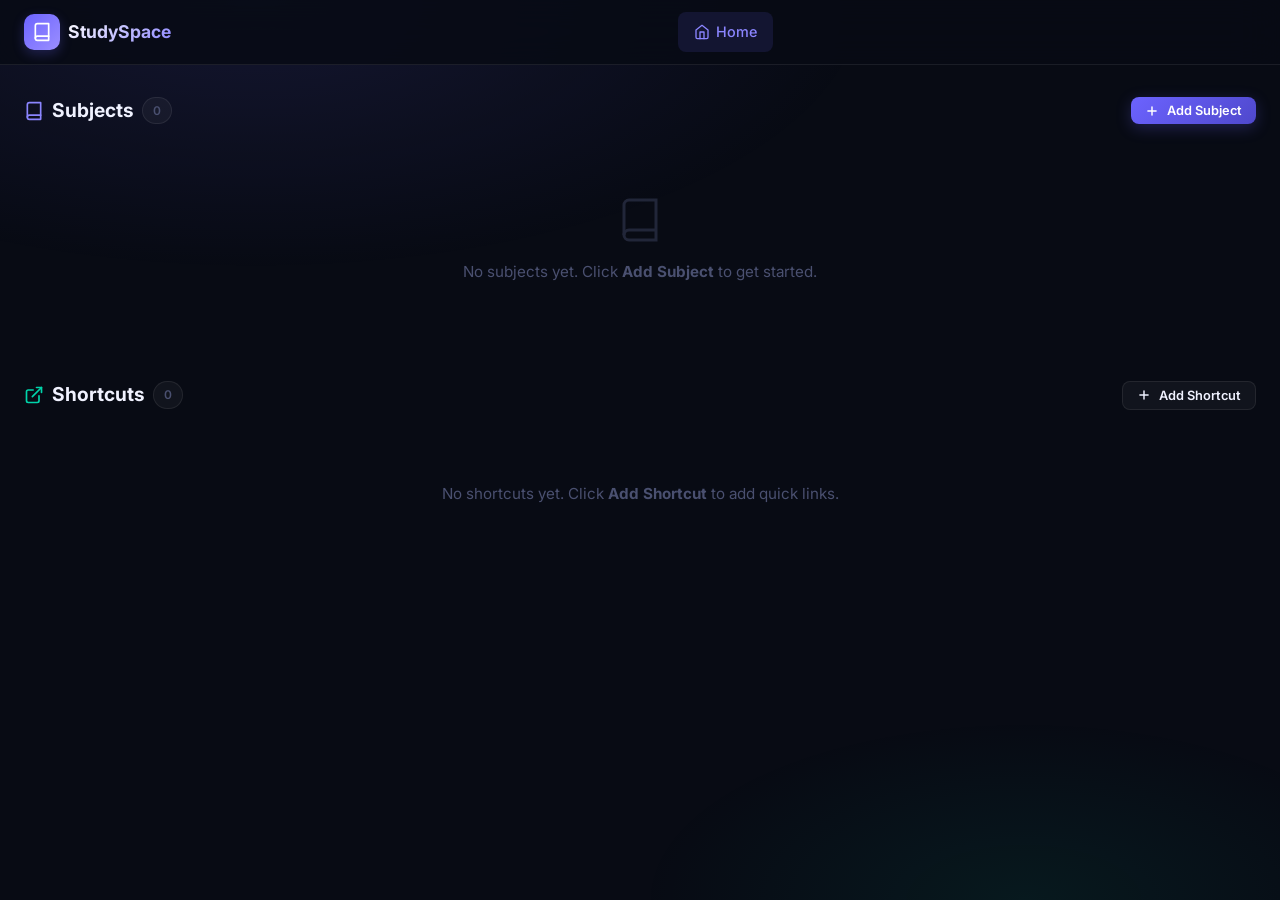
==== index.html @ 90a9100a "bug fix: Some symbols not loading" ====
<!DOCTYPE html>
<html lang="en">
<head>
  <meta charset="UTF-8" />
  <meta name="viewport" content="width=device-width, initial-scale=1.0" />
  <title>StudySpace</title>
  <meta name="description" content="Your personal study dashboard. Manage subjects, track practice papers, and access shortcuts." />
  <link rel="stylesheet" href="css/global.css" />
  <link rel="stylesheet" href="css/home.css" />
</head>
<body>
<div class="page-wrapper">

  <nav class="topnav" role="navigation" aria-label="Main navigation">
    <div class="topnav-inner">
      <a href="index.html" class="nav-brand" style="text-decoration:none">
        <div class="nav-logo" aria-hidden="true">
          <svg xmlns="http://www.w3.org/2000/svg" viewBox="0 0 24 24" fill="none" stroke="currentColor" stroke-width="2" stroke-linecap="round" stroke-linejoin="round">
            <path d="M4 19.5A2.5 2.5 0 0 1 6.5 17H20"/>
            <path d="M6.5 2H20v20H6.5A2.5 2.5 0 0 1 4 19.5v-15A2.5 2.5 0 0 1 6.5 2z"/>
          </svg>
        </div>
        <span class="nav-brand-name">StudySpace</span>
      </a>
      <div class="nav-links">
        <a href="index.html" class="nav-link active" aria-current="page">
          <svg xmlns="http://www.w3.org/2000/svg" width="16" height="16" viewBox="0 0 24 24" fill="none" stroke="currentColor" stroke-width="2" stroke-linecap="round" stroke-linejoin="round"><path d="M3 9l9-7 9 7v11a2 2 0 0 1-2 2H5a2 2 0 0 1-2-2z"/><polyline points="9 22 9 12 15 12 15 22"/></svg>
          Home
        </a>
      </div>
    </div>
  </nav>

  <main class="home-main" id="main-content">

    <section class="subjects-section" aria-labelledby="subjects-heading">
      <div class="section-header">
        <div class="section-title">
          <svg xmlns="http://www.w3.org/2000/svg" width="20" height="20" viewBox="0 0 24 24" fill="none" stroke="var(--primary-light)" stroke-width="2" stroke-linecap="round" stroke-linejoin="round" aria-hidden="true"><path d="M4 19.5A2.5 2.5 0 0 1 6.5 17H20"/><path d="M6.5 2H20v20H6.5A2.5 2.5 0 0 1 4 19.5v-15A2.5 2.5 0 0 1 6.5 2z"/></svg>
          <h2 id="subjects-heading">Subjects</h2>
          <span class="section-badge" id="subject-count">0</span>
        </div>
        <button class="btn btn-primary btn-sm" onclick="openModal('modal-add-subject')">
          <svg xmlns="http://www.w3.org/2000/svg" width="14" height="14" viewBox="0 0 24 24" fill="none" stroke="currentColor" stroke-width="2.5" stroke-linecap="round" stroke-linejoin="round"><line x1="12" y1="5" x2="12" y2="19"/><line x1="5" y1="12" x2="19" y2="12"/></svg>
          Add Subject
        </button>
      </div>
      <div class="subjects-grid" id="subjects-grid"></div>
    </section>

    <section class="shortcuts-section" aria-labelledby="shortcuts-heading">
      <div class="section-header">
        <div class="section-title">
          <svg xmlns="http://www.w3.org/2000/svg" width="20" height="20" viewBox="0 0 24 24" fill="none" stroke="var(--accent)" stroke-width="2" stroke-linecap="round" stroke-linejoin="round" aria-hidden="true"><path d="M18 13v6a2 2 0 0 1-2 2H5a2 2 0 0 1-2-2V8a2 2 0 0 1 2-2h6"/><polyline points="15 3 21 3 21 9"/><line x1="10" y1="14" x2="21" y2="3"/></svg>
          <h2 id="shortcuts-heading">Shortcuts</h2>
          <span class="section-badge" id="shortcut-count">0</span>
        </div>
        <button class="btn btn-secondary btn-sm" onclick="openModal('modal-add-shortcut')">
          <svg xmlns="http://www.w3.org/2000/svg" width="14" height="14" viewBox="0 0 24 24" fill="none" stroke="currentColor" stroke-width="2.5" stroke-linecap="round" stroke-linejoin="round"><line x1="12" y1="5" x2="12" y2="19"/><line x1="5" y1="12" x2="19" y2="12"/></svg>
          Add Shortcut
        </button>
      </div>
      <div class="shortcuts-grid" id="shortcuts-grid"></div>
    </section>

  </main>

  <div class="modal-overlay" id="modal-add-subject" role="dialog" aria-modal="true" aria-labelledby="add-subject-title">
    <div class="modal">
      <div class="modal-header">
        <h3 id="add-subject-title">Add Subject</h3>
        <button class="modal-close" onclick="closeModal('modal-add-subject')" aria-label="Close">✕</button>
      </div>
      <div class="modal-body">
        <div class="form-group">
          <label for="input-subject-name">Subject Name</label>
          <input type="text" id="input-subject-name" placeholder="e.g. H2 Chemistry" maxlength="60" />
        </div>
        <div class="form-group">
          <label for="input-subject-icon">Icon</label>
          <select id="input-subject-icon">
            <option value="📚">📚 General</option>
            <option value="📐">📐 Mathematics</option>
            <option value="⚗️">⚗️ Chemistry</option>
            <option value="⚡">⚡ Physics</option>
            <option value="📊">📊 Economics</option>
            <option value="📝">📝 General Paper</option>
            <option value="🧬">🧬 Biology</option>
            <option value="🌍">🌍 Geography</option>
            <option value="🏛️">🏛️ History</option>
            <option value="💻">💻 Computing</option>
            <option value="🎨">🎨 Art</option>
            <option value="🗣️">🗣️ Literature</option>
            <option value="🔭">🔭 Science</option>
          </select>
        </div>
      </div>
      <div class="modal-footer">
        <button class="btn btn-secondary" id="btn-cancel-add-subject" type="button">Cancel</button>
        <button class="btn btn-primary" id="btn-save-subject" type="button">Add Subject</button>
      </div>
    </div>
  </div>

  <div class="modal-overlay" id="modal-add-shortcut" role="dialog" aria-modal="true" aria-labelledby="add-shortcut-title">
    <div class="modal">
      <div class="modal-header">
        <h3 id="add-shortcut-title">Add Shortcut</h3>
        <button class="modal-close" onclick="closeModal('modal-add-shortcut')" aria-label="Close">✕</button>
      </div>
      <div class="modal-body">
        <div class="form-group">
          <label for="input-sc-name">Name</label>
          <input type="text" id="input-sc-name" placeholder="e.g. Spotify" maxlength="40" />
        </div>
        <div class="form-group">
          <label for="input-sc-url">URL</label>
          <input type="url" id="input-sc-url" placeholder="e.g. spotify.com" />
        </div>
        <p style="font-size:0.8rem;color:var(--text-muted)">💡 The icon will be fetched automatically from the website.</p>
      </div>
      <div class="modal-footer">
        <button class="btn btn-secondary" id="btn-cancel-add-shortcut" type="button">Cancel</button>
        <button class="btn btn-primary" id="btn-save-shortcut" type="button">Add Shortcut</button>
      </div>
    </div>
  </div>

  <div class="modal-overlay" id="modal-confirm-delete-subject" role="dialog" aria-modal="true" aria-labelledby="confirm-delete-title">
    <div class="modal confirm-dialog">
      <div class="confirm-icon" aria-hidden="true">🗑️</div>
      <h3 id="confirm-delete-title">Remove Subject?</h3>
      <p>Are you sure you want to remove <strong id="confirm-delete-subject-name"></strong>? All chapters and practice papers will be deleted. This cannot be undone.</p>
      <div class="modal-footer">
        <button class="btn btn-secondary" id="btn-cancel-delete-subject" type="button">Cancel</button>
        <button class="btn btn-danger" id="btn-confirm-delete-subject" type="button">Yes, Remove</button>
      </div>
    </div>
  </div>

  <div class="toast-container" aria-live="polite" aria-label="Notifications"></div>

</div>
<script src="js/data.js"></script>
<script src="js/home.js"></script>
</body>
</html>
---- css/global.css ----
﻿@import url('https://fonts.googleapis.com/css2?family=Inter:wght@300;400;500;600;700;800&display=swap');

:root {
  
  --bg-base:        #080B14;
  --bg-surface:     #0F1220;
  --bg-card:        rgba(255, 255, 255, 0.04);
  --bg-card-hover:  rgba(255, 255, 255, 0.07);
  --bg-input:       rgba(255, 255, 255, 0.06);

  --border-subtle:  rgba(255, 255, 255, 0.08);
  --border-focus:   rgba(108, 99, 255, 0.6);

  --primary:        #6C63FF;
  --primary-light:  #8B85FF;
  --primary-dark:   #4F48CC;
  --primary-glow:   rgba(108, 99, 255, 0.25);

  --accent:         #00D4AA;
  --accent-light:   rgba(0, 212, 170, 0.15);

  --text-primary:   #F0F2FF;
  --text-secondary: #8A90B8;
  --text-muted:     #4A5070;

  
  --grade-a:   #22C55E;
  --grade-b:   #00D4AA;
  --grade-c:   #EAB308;
  --grade-d:   #F97316;
  --grade-e:   #EF4444;
  --grade-s:   #DC2626;
  --grade-u:   #7F1D1D;

  
  --space-xs:  4px;
  --space-sm:  8px;
  --space-md:  16px;
  --space-lg:  24px;
  --space-xl:  32px;
  --space-2xl: 48px;

  
  --radius-sm:   8px;
  --radius-md:   12px;
  --radius-lg:   16px;
  --radius-xl:   24px;
  --radius-full: 9999px;

  
  --shadow-sm:  0 2px 8px rgba(0,0,0,0.3);
  --shadow-md:  0 4px 20px rgba(0,0,0,0.4);
  --shadow-lg:  0 8px 40px rgba(0,0,0,0.5);
  --shadow-glow: 0 0 30px rgba(108,99,255,0.2);

  
  --transition-fast: 0.15s ease;
  --transition-base: 0.25s ease;
  --transition-slow: 0.4s ease;

  
  --z-modal:   1000;
  --z-overlay: 999;
  --z-toast:   1100;
  --z-nav:     100;
}

*, *::before, *::after {
  box-sizing: border-box;
  margin: 0;
  padding: 0;
}

html {
  font-size: 16px;
  scroll-behavior: smooth;
}

body {
  font-family: 'Inter', -apple-system, BlinkMacSystemFont, sans-serif;
  background-color: var(--bg-base);
  color: var(--text-primary);
  line-height: 1.6;
  min-height: 100vh;
  -webkit-font-smoothing: antialiased;
  overflow-x: hidden;
}

body::before {
  content: '';
  position: fixed;
  inset: 0;
  background:
    radial-gradient(ellipse 80% 50% at 20% 0%, rgba(108,99,255,0.12) 0%, transparent 60%),
    radial-gradient(ellipse 60% 40% at 80% 100%, rgba(0,212,170,0.07) 0%, transparent 50%);
  pointer-events: none;
  z-index: 0;
}

h1, h2, h3, h4, h5, h6 {
  font-weight: 700;
  line-height: 1.2;
  color: var(--text-primary);
}

h1 { font-size: 2rem; }
h2 { font-size: 1.5rem; }
h3 { font-size: 1.25rem; }
h4 { font-size: 1.1rem; }

p { color: var(--text-secondary); }

a {
  color: var(--primary-light);
  text-decoration: none;
  transition: color var(--transition-fast);
}
a:hover { color: var(--primary); }

.page-wrapper {
  position: relative;
  z-index: 1;
  min-height: 100vh;
}

.container {
  max-width: 1200px;
  margin: 0 auto;
  padding: 0 var(--space-lg);
}

.btn {
  display: inline-flex;
  align-items: center;
  gap: var(--space-sm);
  padding: 10px 20px;
  border-radius: var(--radius-sm);
  font-family: inherit;
  font-size: 0.9rem;
  font-weight: 600;
  cursor: pointer;
  border: none;
  transition: all var(--transition-base);
  white-space: nowrap;
  position: relative;
  overflow: hidden;
}

.btn::after {
  content: '';
  position: absolute;
  inset: 0;
  background: rgba(255,255,255,0);
  transition: background var(--transition-fast);
}
.btn:hover::after { background: rgba(255,255,255,0.06); }
.btn:active { transform: scale(0.97); }

.btn-primary {
  background: linear-gradient(135deg, var(--primary), var(--primary-dark));
  color: #fff;
  box-shadow: 0 4px 15px var(--primary-glow);
}
.btn-primary:hover {
  box-shadow: 0 6px 25px rgba(108,99,255,0.4);
  transform: translateY(-1px);
}

.btn-secondary {
  background: var(--bg-card);
  color: var(--text-primary);
  border: 1px solid var(--border-subtle);
}
.btn-secondary:hover {
  background: var(--bg-card-hover);
  border-color: rgba(255,255,255,0.15);
}

.btn-danger {
  background: rgba(239,68,68,0.15);
  color: #EF4444;
  border: 1px solid rgba(239,68,68,0.3);
}
.btn-danger:hover {
  background: rgba(239,68,68,0.25);
  border-color: rgba(239,68,68,0.5);
}

.btn-ghost {
  background: transparent;
  color: var(--text-secondary);
  border: 1px solid transparent;
}
.btn-ghost:hover {
  background: var(--bg-card);
  color: var(--text-primary);
  border-color: var(--border-subtle);
}

.btn-icon {
  padding: 8px;
  border-radius: var(--radius-sm);
  aspect-ratio: 1;
  background: transparent;
  color: var(--text-secondary);
  border: 1px solid transparent;
  transition: all var(--transition-fast);
}
.btn-icon:hover {
  background: var(--bg-card);
  color: var(--text-primary);
  border-color: var(--border-subtle);
}

.btn-sm {
  padding: 6px 14px;
  font-size: 0.8rem;
}

.btn-lg {
  padding: 14px 28px;
  font-size: 1rem;
}

.form-group {
  display: flex;
  flex-direction: column;
  gap: var(--space-xs);
}

label {
  font-size: 0.85rem;
  font-weight: 500;
  color: var(--text-secondary);
  letter-spacing: 0.02em;
}

input[type="text"],
input[type="password"],
input[type="number"],
input[type="url"],
input[type="email"],
textarea,
select {
  width: 100%;
  padding: 12px 16px;
  background: var(--bg-input);
  border: 1px solid var(--border-subtle);
  border-radius: var(--radius-sm);
  color: var(--text-primary);
  font-family: inherit;
  font-size: 0.95rem;
  transition: all var(--transition-fast);
  outline: none;
}

input:focus,
textarea:focus,
select:focus {
  border-color: var(--border-focus);
  box-shadow: 0 0 0 3px var(--primary-glow);
  background: rgba(108,99,255,0.06);
}

input::placeholder,
textarea::placeholder {
  color: var(--text-muted);
}

select option {
  background: var(--bg-surface);
  color: var(--text-primary);
}

.card {
  background: var(--bg-card);
  border: 1px solid var(--border-subtle);
  border-radius: var(--radius-lg);
  padding: var(--space-lg);
  backdrop-filter: blur(12px);
  -webkit-backdrop-filter: blur(12px);
  transition: all var(--transition-base);
}

.card:hover {
  background: var(--bg-card-hover);
  border-color: rgba(255,255,255,0.12);
  box-shadow: var(--shadow-md);
  transform: translateY(-2px);
}

.modal-overlay {
  position: fixed;
  inset: 0;
  background: rgba(0,0,0,0.7);
  backdrop-filter: blur(4px);
  -webkit-backdrop-filter: blur(4px);
  z-index: var(--z-overlay);
  display: flex;
  align-items: center;
  justify-content: center;
  padding: var(--space-lg);
  opacity: 0;
  visibility: hidden;
  transition: all var(--transition-base);
}

.modal-overlay.active {
  opacity: 1;
  visibility: visible;
}

.modal {
  background: var(--bg-surface);
  border: 1px solid var(--border-subtle);
  border-radius: var(--radius-xl);
  padding: var(--space-xl);
  width: 100%;
  max-width: 480px;
  box-shadow: var(--shadow-lg), var(--shadow-glow);
  transform: scale(0.9) translateY(20px);
  transition: transform var(--transition-base);
  position: relative;
}

.modal-overlay.active .modal {
  transform: scale(1) translateY(0);
}

.modal-header {
  display: flex;
  align-items: center;
  justify-content: space-between;
  margin-bottom: var(--space-lg);
}

.modal-header h3 {
  font-size: 1.2rem;
}

.modal-close {
  background: transparent;
  border: none;
  color: var(--text-muted);
  cursor: pointer;
  padding: 4px;
  border-radius: var(--radius-sm);
  transition: all var(--transition-fast);
  display: flex;
  align-items: center;
  justify-content: center;
  font-size: 1.2rem;
}
.modal-close:hover { color: var(--text-primary); background: var(--bg-card); }

.modal-body {
  display: flex;
  flex-direction: column;
  gap: var(--space-md);
}

.modal-footer {
  display: flex;
  gap: var(--space-sm);
  justify-content: flex-end;
  margin-top: var(--space-lg);
}

.toast-container {
  position: fixed;
  bottom: var(--space-lg);
  right: var(--space-lg);
  z-index: var(--z-toast);
  display: flex;
  flex-direction: column;
  gap: var(--space-sm);
  pointer-events: none;
}

.toast {
  background: var(--bg-surface);
  border: 1px solid var(--border-subtle);
  border-radius: var(--radius-md);
  padding: var(--space-md) var(--space-lg);
  color: var(--text-primary);
  font-size: 0.9rem;
  font-weight: 500;
  box-shadow: var(--shadow-lg);
  display: flex;
  align-items: center;
  gap: var(--space-sm);
  min-width: 240px;
  animation: toastIn 0.3s ease forwards;
  pointer-events: auto;
}

.toast.toast-success { border-left: 3px solid var(--accent); }
.toast.toast-error   { border-left: 3px solid #EF4444; }
.toast.toast-info    { border-left: 3px solid var(--primary); }
.toast.toast-exit    { animation: toastOut 0.3s ease forwards; }

@keyframes toastIn {
  from { opacity: 0; transform: translateX(40px); }
  to   { opacity: 1; transform: translateX(0); }
}
@keyframes toastOut {
  from { opacity: 1; transform: translateX(0); }
  to   { opacity: 0; transform: translateX(40px); }
}

.grade-badge {
  display: inline-flex;
  align-items: center;
  justify-content: center;
  width: 32px;
  height: 32px;
  border-radius: var(--radius-sm);
  font-weight: 700;
  font-size: 0.85rem;
}

.grade-A { background: rgba(34,197,94,0.15);  color: var(--grade-a); border: 1px solid rgba(34,197,94,0.3); }
.grade-B { background: rgba(0,212,170,0.15);  color: var(--grade-b); border: 1px solid rgba(0,212,170,0.3); }
.grade-C { background: rgba(234,179,8,0.15);  color: var(--grade-c); border: 1px solid rgba(234,179,8,0.3); }
.grade-D { background: rgba(249,115,22,0.15); color: var(--grade-d); border: 1px solid rgba(249,115,22,0.3); }
.grade-E { background: rgba(239,68,68,0.15);  color: var(--grade-e); border: 1px solid rgba(239,68,68,0.3); }
.grade-S { background: rgba(220,38,38,0.15);  color: var(--grade-s); border: 1px solid rgba(220,38,38,0.3); }
.grade-U { background: rgba(127,29,29,0.2);   color: #fca5a5;       border: 1px solid rgba(127,29,29,0.5); }

.empty-state {
  display: flex;
  flex-direction: column;
  align-items: center;
  justify-content: center;
  gap: var(--space-md);
  padding: var(--space-2xl);
  color: var(--text-muted);
  text-align: center;
}

.empty-state svg {
  opacity: 0.4;
}

.empty-state p {
  color: var(--text-muted);
  font-size: 0.95rem;
}

@keyframes fadeInUp {
  from { opacity: 0; transform: translateY(16px); }
  to   { opacity: 1; transform: translateY(0); }
}

@keyframes fadeIn {
  from { opacity: 0; }
  to   { opacity: 1; }
}

@keyframes scaleIn {
  from { opacity: 0; transform: scale(0.95); }
  to   { opacity: 1; transform: scale(1); }
}

@keyframes shimmer {
  0%   { background-position: -200% 0; }
  100% { background-position: 200% 0; }
}

@keyframes pulse-glow {
  0%, 100% { box-shadow: 0 0 0 0 var(--primary-glow); }
  50%       { box-shadow: 0 0 0 8px transparent; }
}

.animate-fadeInUp { animation: fadeInUp 0.4s ease forwards; }
.animate-fadeIn   { animation: fadeIn 0.3s ease forwards; }

.stagger-children > * {
  opacity: 0;
  animation: fadeInUp 0.4s ease forwards;
}
.stagger-children > *:nth-child(1)  { animation-delay: 0.05s; }
.stagger-children > *:nth-child(2)  { animation-delay: 0.10s; }
.stagger-children > *:nth-child(3)  { animation-delay: 0.15s; }
.stagger-children > *:nth-child(4)  { animation-delay: 0.20s; }
.stagger-children > *:nth-child(5)  { animation-delay: 0.25s; }
.stagger-children > *:nth-child(6)  { animation-delay: 0.30s; }
.stagger-children > *:nth-child(7)  { animation-delay: 0.35s; }
.stagger-children > *:nth-child(8)  { animation-delay: 0.40s; }
.stagger-children > *:nth-child(9)  { animation-delay: 0.45s; }
.stagger-children > *:nth-child(10) { animation-delay: 0.50s; }

::-webkit-scrollbar { width: 6px; height: 6px; }
::-webkit-scrollbar-track { background: transparent; }
::-webkit-scrollbar-thumb { background: var(--border-subtle); border-radius: var(--radius-full); }
::-webkit-scrollbar-thumb:hover { background: rgba(255,255,255,0.2); }

.text-primary   { color: var(--text-primary) !important; }
.text-secondary { color: var(--text-secondary) !important; }
.text-muted     { color: var(--text-muted) !important; }
.text-accent    { color: var(--accent) !important; }
.text-purple    { color: var(--primary) !important; }

.flex           { display: flex; }
.flex-col       { display: flex; flex-direction: column; }
.items-center   { align-items: center; }
.justify-center { justify-content: center; }
.justify-between{ justify-content: space-between; }
.gap-sm         { gap: var(--space-sm); }
.gap-md         { gap: var(--space-md); }
.gap-lg         { gap: var(--space-lg); }

.w-full   { width: 100%; }
.mt-sm    { margin-top: var(--space-sm); }
.mt-md    { margin-top: var(--space-md); }
.mt-lg    { margin-top: var(--space-lg); }
.mb-sm    { margin-bottom: var(--space-sm); }
.mb-md    { margin-bottom: var(--space-md); }
.mb-lg    { margin-bottom: var(--space-lg); }

.sr-only {
  position: absolute;
  width: 1px;
  height: 1px;
  padding: 0;
  margin: -1px;
  overflow: hidden;
  clip: rect(0,0,0,0);
  white-space: nowrap;
  border-width: 0;
}

.confirm-dialog {
  max-width: 360px;
  text-align: center;
}
.confirm-dialog .confirm-icon {
  font-size: 2.5rem;
  margin-bottom: var(--space-sm);
}
.confirm-dialog p {
  margin-bottom: var(--space-md);
  font-size: 0.95rem;
}
.confirm-dialog .modal-footer {
  justify-content: center;
}

.progress-bar-wrap {
  width: 100%;
  height: 8px;
  background: var(--bg-card);
  border-radius: var(--radius-full);
  overflow: hidden;
}

.progress-bar-fill {
  height: 100%;
  border-radius: var(--radius-full);
  background: linear-gradient(90deg, var(--primary), var(--accent));
  transition: width 0.5s ease;
}

@media (max-width: 768px) {
  h1 { font-size: 1.5rem; }
  h2 { font-size: 1.25rem; }
  .container { padding: 0 var(--space-md); }
  .modal { padding: var(--space-lg); }
}
---- css/home.css ----
﻿.topnav {
  position: sticky;
  top: 0;
  z-index: var(--z-nav);
  background: rgba(8, 11, 20, 0.85);
  backdrop-filter: blur(20px);
  -webkit-backdrop-filter: blur(20px);
  border-bottom: 1px solid var(--border-subtle);
  padding: 0 var(--space-lg);
}

.topnav-inner {
  max-width: 1400px;
  margin: 0 auto;
  height: 64px;
  display: flex;
  align-items: center;
  justify-content: space-between;
  gap: var(--space-lg);
}

.nav-brand {
  display: flex;
  align-items: center;
  gap: var(--space-sm);
  flex-shrink: 0;
}

.nav-logo {
  width: 36px;
  height: 36px;
  background: linear-gradient(135deg, var(--primary), #9B8FFF);
  border-radius: 10px;
  display: flex;
  align-items: center;
  justify-content: center;
  box-shadow: 0 4px 12px var(--primary-glow);
}

.nav-logo svg {
  width: 20px;
  height: 20px;
  color: #fff;
}

.nav-brand-name {
  font-size: 1.1rem;
  font-weight: 700;
  background: linear-gradient(135deg, #fff 0%, var(--primary-light) 100%);
  -webkit-background-clip: text;
  -webkit-text-fill-color: transparent;
  background-clip: text;
}

.nav-links {
  display: flex;
  align-items: center;
  gap: 4px;
  flex: 1;
  justify-content: center;
}

.nav-link {
  display: flex;
  align-items: center;
  gap: 6px;
  padding: 8px 16px;
  border-radius: var(--radius-sm);
  color: var(--text-secondary);
  font-size: 0.9rem;
  font-weight: 500;
  transition: all var(--transition-fast);
  cursor: pointer;
  border: none;
  background: transparent;
  font-family: inherit;
  text-decoration: none;
}

.nav-link:hover {
  color: var(--text-primary);
  background: var(--bg-card);
}

.nav-link.active {
  color: var(--primary-light);
  background: rgba(108,99,255,0.12);
}

.nav-link svg {
  width: 16px;
  height: 16px;
}

.nav-right {
  display: flex;
  align-items: center;
  gap: var(--space-sm);
  flex-shrink: 0;
}

.nav-user-chip {
  display: flex;
  align-items: center;
  gap: var(--space-sm);
  padding: 6px 14px;
  background: var(--bg-card);
  border: 1px solid var(--border-subtle);
  border-radius: var(--radius-full);
  font-size: 0.85rem;
  color: var(--text-secondary);
}

.nav-user-avatar {
  width: 24px;
  height: 24px;
  border-radius: 50%;
  background: linear-gradient(135deg, var(--primary), var(--accent));
  display: flex;
  align-items: center;
  justify-content: center;
  font-size: 0.7rem;
  font-weight: 700;
  color: #fff;
}

.btn-logout {
  display: flex;
  align-items: center;
  gap: 6px;
  padding: 8px 14px;
  background: transparent;
  border: 1px solid var(--border-subtle);
  border-radius: var(--radius-sm);
  color: var(--text-muted);
  font-family: inherit;
  font-size: 0.85rem;
  font-weight: 500;
  cursor: pointer;
  transition: all var(--transition-fast);
}
.btn-logout:hover {
  background: rgba(239,68,68,0.1);
  color: #FCA5A5;
  border-color: rgba(239,68,68,0.3);
}
.btn-logout svg { width: 15px; height: 15px; }

.home-main {
  max-width: 1400px;
  margin: 0 auto;
  padding: var(--space-xl) var(--space-lg);
  position: relative;
  z-index: 1;
}

.section-header {
  display: flex;
  align-items: center;
  justify-content: space-between;
  margin-bottom: var(--space-lg);
  gap: var(--space-md);
}

.section-title {
  display: flex;
  align-items: center;
  gap: var(--space-sm);
}

.section-title h2 {
  font-size: 1.2rem;
  font-weight: 700;
}

.section-badge {
  display: inline-flex;
  align-items: center;
  padding: 3px 10px;
  background: var(--bg-card);
  border: 1px solid var(--border-subtle);
  border-radius: var(--radius-full);
  font-size: 0.75rem;
  color: var(--text-muted);
  font-weight: 600;
}

.subjects-section {
  margin-bottom: var(--space-2xl);
}

.subjects-grid {
  display: grid;
  grid-template-columns: repeat(auto-fill, minmax(240px, 1fr));
  gap: var(--space-md);
}

.subject-card {
  background: var(--bg-card);
  border: 1px solid var(--border-subtle);
  border-radius: var(--radius-lg);
  padding: var(--space-lg);
  cursor: pointer;
  transition: all var(--transition-base);
  position: relative;
  overflow: hidden;
  text-decoration: none;
  display: block;
}

.subject-card::before {
  content: '';
  position: absolute;
  top: 0;
  left: 0;
  right: 0;
  height: 3px;
  background: var(--card-accent, linear-gradient(90deg, var(--primary), var(--accent)));
  border-radius: var(--radius-lg) var(--radius-lg) 0 0;
}

.subject-card:hover {
  background: var(--bg-card-hover);
  border-color: rgba(255,255,255,0.15);
  transform: translateY(-4px);
  box-shadow: var(--shadow-md);
}

.subject-card-header {
  display: flex;
  align-items: flex-start;
  justify-content: space-between;
  margin-bottom: var(--space-md);
}

.subject-icon {
  width: 48px;
  height: 48px;
  border-radius: var(--radius-md);
  display: flex;
  align-items: center;
  justify-content: center;
  font-size: 1.5rem;
  background: var(--bg-input);
  flex-shrink: 0;
}

.subject-menu-btn {
  background: transparent;
  border: none;
  color: var(--text-muted);
  cursor: pointer;
  padding: 4px;
  border-radius: var(--radius-sm);
  transition: all var(--transition-fast);
  opacity: 0;
  display: flex;
  align-items: center;
}
.subject-card:hover .subject-menu-btn { opacity: 1; }
.subject-menu-btn:hover {
  background: var(--bg-card-hover);
  color: #EF4444;
}

.subject-card h3 {
  font-size: 1rem;
  font-weight: 700;
  margin-bottom: var(--space-xs);
  color: var(--text-primary);
}

.subject-stats {
  display: flex;
  gap: var(--space-md);
  margin-top: var(--space-md);
}

.subject-stat {
  display: flex;
  flex-direction: column;
}

.subject-stat-value {
  font-size: 1.2rem;
  font-weight: 700;
  color: var(--text-primary);
}

.subject-stat-label {
  font-size: 0.72rem;
  color: var(--text-muted);
  font-weight: 500;
  text-transform: uppercase;
  letter-spacing: 0.04em;
}

.add-subject-card {
  background: transparent;
  border: 2px dashed var(--border-subtle);
  border-radius: var(--radius-lg);
  padding: var(--space-lg);
  cursor: pointer;
  transition: all var(--transition-base);
  display: flex;
  flex-direction: column;
  align-items: center;
  justify-content: center;
  gap: var(--space-sm);
  min-height: 160px;
  color: var(--text-muted);
  font-family: inherit;
  font-size: 0.9rem;
  font-weight: 600;
  width: 100%;
  text-align: center;
}
.add-subject-card:hover {
  border-color: var(--primary);
  color: var(--primary-light);
  background: rgba(108,99,255,0.05);
}
.add-subject-card svg {
  width: 28px;
  height: 28px;
  opacity: 0.6;
  transition: all var(--transition-base);
}
.add-subject-card:hover svg {
  opacity: 1;
  transform: scale(1.1);
}

.shortcuts-section {
  margin-bottom: var(--space-2xl);
}

.shortcuts-grid {
  display: grid;
  grid-template-columns: repeat(auto-fill, minmax(120px, 1fr));
  gap: var(--space-md);
}

.shortcut-card {
  background: var(--bg-card);
  border: 1px solid var(--border-subtle);
  border-radius: var(--radius-lg);
  padding: var(--space-md) var(--space-sm);
  cursor: pointer;
  transition: all var(--transition-base);
  display: flex;
  flex-direction: column;
  align-items: center;
  gap: var(--space-sm);
  text-decoration: none;
  position: relative;
  overflow: hidden;
  aspect-ratio: 1 / 1.1;
  justify-content: center;
  min-height: 110px;
}

.shortcut-card:hover {
  background: var(--bg-card-hover);
  border-color: rgba(255,255,255,0.15);
  transform: translateY(-3px);
  box-shadow: var(--shadow-md);
}

.shortcut-delete {
  position: absolute;
  top: 6px;
  right: 6px;
  background: rgba(239,68,68,0.15);
  border: none;
  border-radius: 50%;
  width: 22px;
  height: 22px;
  display: flex;
  align-items: center;
  justify-content: center;
  color: #EF4444;
  cursor: pointer;
  opacity: 0;
  transition: all var(--transition-fast);
  font-size: 14px;
  line-height: 1;
}
.shortcut-card:hover .shortcut-delete { opacity: 1; }
.shortcut-delete:hover { background: rgba(239,68,68,0.3); }

.shortcut-icon {
  width: 44px;
  height: 44px;
  border-radius: var(--radius-md);
  background: var(--bg-input);
  display: flex;
  align-items: center;
  justify-content: center;
  overflow: hidden;
  flex-shrink: 0;
}

.shortcut-icon img {
  width: 28px;
  height: 28px;
  object-fit: contain;
}

.shortcut-icon .shortcut-fallback {
  font-size: 1.3rem;
  line-height: 1;
}

.shortcut-name {
  font-size: 0.78rem;
  font-weight: 600;
  color: var(--text-secondary);
  text-align: center;
  line-height: 1.2;
  word-break: break-word;
  max-width: 90px;
  overflow: hidden;
  display: -webkit-box;
  -webkit-line-clamp: 2;
  -webkit-box-orient: vertical;
}

.add-shortcut-card {
  background: transparent;
  border: 2px dashed var(--border-subtle);
  border-radius: var(--radius-lg);
  aspect-ratio: 1 / 1.1;
  min-height: 110px;
  cursor: pointer;
  transition: all var(--transition-base);
  display: flex;
  flex-direction: column;
  align-items: center;
  justify-content: center;
  gap: var(--space-xs);
  color: var(--text-muted);
  font-family: inherit;
  font-size: 0.78rem;
  font-weight: 600;
  width: 100%;
  text-align: center;
}
.add-shortcut-card:hover {
  border-color: var(--primary);
  color: var(--primary-light);
  background: rgba(108,99,255,0.05);
}
.add-shortcut-card svg {
  width: 22px;
  height: 22px;
  opacity: 0.6;
}
.add-shortcut-card:hover svg { opacity: 1; }

.welcome-banner {
  background: linear-gradient(135deg, rgba(108,99,255,0.15) 0%, rgba(0,212,170,0.08) 100%);
  border: 1px solid rgba(108,99,255,0.2);
  border-radius: var(--radius-xl);
  padding: var(--space-xl) var(--space-2xl);
  margin-bottom: var(--space-2xl);
  display: flex;
  align-items: center;
  justify-content: space-between;
  gap: var(--space-lg);
  overflow: hidden;
  position: relative;
}

.welcome-banner::before {
  content: '';
  position: absolute;
  right: -60px;
  top: -60px;
  width: 220px;
  height: 220px;
  border-radius: 50%;
  background: radial-gradient(circle, rgba(108,99,255,0.12) 0%, transparent 70%);
}

.welcome-text h2 {
  font-size: 1.5rem;
  margin-bottom: var(--space-xs);
}

.welcome-text p {
  font-size: 0.95rem;
}

.welcome-stats {
  display: flex;
  gap: var(--space-xl);
  flex-shrink: 0;
}

.welcome-stat {
  text-align: center;
}

.welcome-stat-value {
  font-size: 2rem;
  font-weight: 800;
  background: linear-gradient(135deg, var(--primary-light), var(--accent));
  -webkit-background-clip: text;
  -webkit-text-fill-color: transparent;
  background-clip: text;
  line-height: 1;
}

.welcome-stat-label {
  font-size: 0.75rem;
  color: var(--text-muted);
  font-weight: 500;
  text-transform: uppercase;
  letter-spacing: 0.05em;
  margin-top: 4px;
}

@media (max-width: 900px) {
  .nav-links { display: none; }
  .welcome-stats { display: none; }
  .welcome-banner { padding: var(--space-lg); }
}

@media (max-width: 600px) {
  .shortcuts-grid {
    grid-template-columns: repeat(auto-fill, minmax(90px, 1fr));
  }
  .subjects-grid {
    grid-template-columns: 1fr;
  }
  .topnav-inner {
    padding: 0;
  }
}
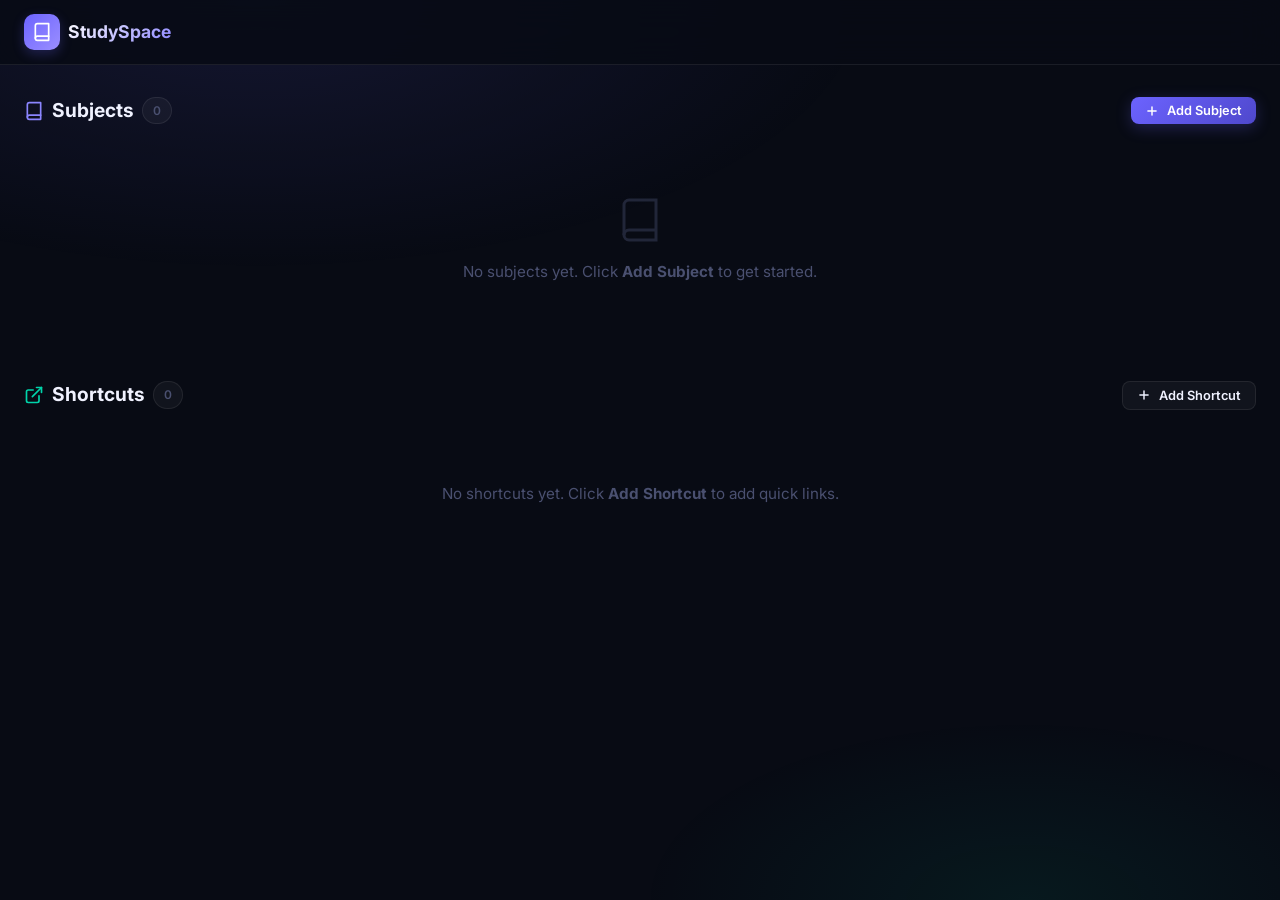
==== commit 5c0bc546: "bug fix: Some symbols not loading" ====
--- a/index.html
+++ b/index.html
@@ -22,12 +22,7 @@
         </div>
         <span class="nav-brand-name">StudySpace</span>
       </a>
-      <div class="nav-links">
-        <a href="index.html" class="nav-link active" aria-current="page">
-          <svg xmlns="http://www.w3.org/2000/svg" width="16" height="16" viewBox="0 0 24 24" fill="none" stroke="currentColor" stroke-width="2" stroke-linecap="round" stroke-linejoin="round"><path d="M3 9l9-7 9 7v11a2 2 0 0 1-2 2H5a2 2 0 0 1-2-2z"/><polyline points="9 22 9 12 15 12 15 22"/></svg>
-          Home
-        </a>
-      </div>
+
     </div>
   </nav>
 
@@ -141,7 +136,7 @@
   <div class="toast-container" aria-live="polite" aria-label="Notifications"></div>
 
 </div>
-<script src="js/data.js"></script>
-<script src="js/home.js"></script>
+<script src="js/data.js?v=2"></script>
+<script src="js/home.js?v=2"></script>
 </body>
 </html>
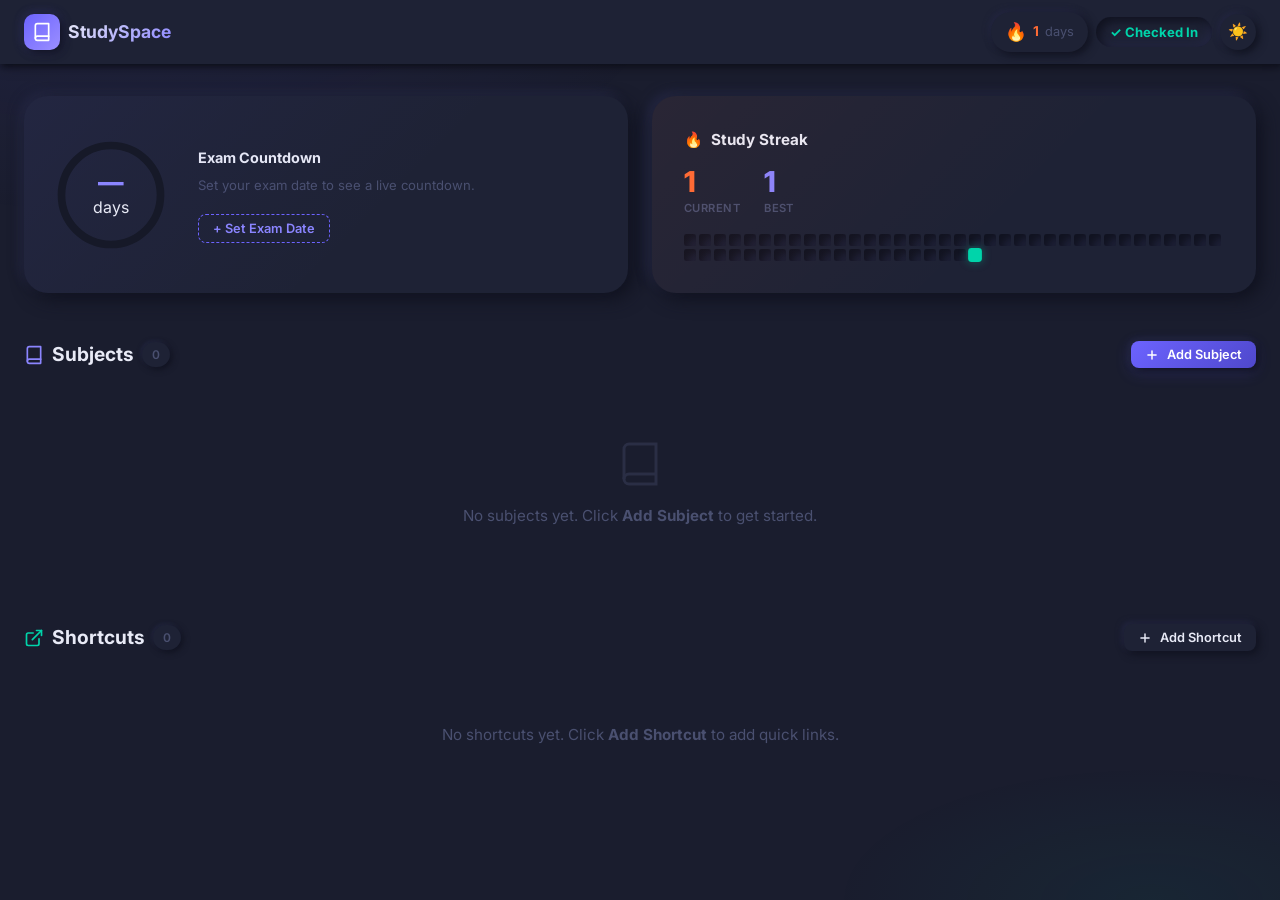
==== commit ac621c56: "Added new features: Streak, activity counter, task, and countdown" ====
--- a/index.html
+++ b/index.html
@@ -22,11 +22,95 @@
         </div>
         <span class="nav-brand-name">StudySpace</span>
       </a>
-
+      <div class="nav-right">
+        <div class="nav-streak-area">
+          <div class="streak-chip" id="streak-chip" title="Streak">
+            <span class="streak-fire">&#x1F525;</span>
+            <span class="streak-number" id="streak-num">0</span>
+            <span class="streak-chip-label" style="color:var(--text-muted);font-weight:400;font-size:0.8rem">days</span>
+          </div>
+          <button class="btn-checkin" id="btn-checkin" type="button">
+            <svg xmlns="http://www.w3.org/2000/svg" width="13" height="13" viewBox="0 0 24 24" fill="none" stroke="currentColor" stroke-width="2.5" stroke-linecap="round" stroke-linejoin="round"><polyline points="20 6 9 17 4 12"/></svg>
+            <span>Check In</span>
+          </button>
+        </div>
+        <button class="theme-toggle" id="btn-theme-toggle" type="button" title="Toggle theme">&#x2600;&#xFE0F;</button>
+      </div>
     </div>
   </nav>
 
   <main class="home-main" id="main-content">
+
+    <div class="home-top-widgets">
+
+      <div class="countdown-widget">
+        <svg style="position:absolute;width:0;height:0">
+          <defs>
+            <linearGradient id="ringGrad" x1="0%" y1="0%" x2="100%" y2="0%">
+              <stop offset="0%" stop-color="#6C63FF"/>
+              <stop offset="100%" stop-color="#00D4AA"/>
+            </linearGradient>
+          </defs>
+        </svg>
+
+        <div class="countdown-ring-wrap" id="countdown-ring-wrap">
+          <svg class="countdown-ring-svg" viewBox="0 0 100 100">
+            <circle class="countdown-ring-track" cx="50" cy="50" r="45"/>
+            <circle class="countdown-ring-fill" id="countdown-ring-fill" cx="50" cy="50" r="45"/>
+          </svg>
+          <div class="countdown-days-center">
+            <span class="countdown-days-num" id="countdown-days">&#x2014;</span>
+            <span class="countdown-days-lbl" id="countdown-days-lbl">days</span>
+          </div>
+        </div>
+
+        <div class="countdown-info" id="countdown-has-exam" style="display:none">
+          <div class="countdown-exam-name" id="countdown-exam-name"></div>
+          <div class="countdown-hms">
+            <div class="countdown-unit">
+              <span class="countdown-unit-val" id="countdown-h">00</span>
+              <span class="countdown-unit-lbl">hrs</span>
+            </div>
+            <span class="countdown-colon">:</span>
+            <div class="countdown-unit">
+              <span class="countdown-unit-val" id="countdown-m">00</span>
+              <span class="countdown-unit-lbl">min</span>
+            </div>
+          </div>
+        </div>
+
+        <div id="countdown-no-exam">
+          <p style="font-size:0.9rem;font-weight:700;color:var(--text-primary);margin-bottom:6px">Exam Countdown</p>
+          <p style="font-size:0.82rem;color:var(--text-muted);margin-bottom:10px">Set your exam date to see a live countdown.</p>
+          <button class="countdown-setup-btn" id="btn-countdown-setup" type="button">+ Set Exam Date</button>
+        </div>
+
+        <button class="countdown-edit-btn" id="btn-countdown-edit" type="button" style="display:none" title="Edit exam date">
+          <svg xmlns="http://www.w3.org/2000/svg" width="15" height="15" viewBox="0 0 24 24" fill="none" stroke="currentColor" stroke-width="2" stroke-linecap="round" stroke-linejoin="round"><path d="M11 4H4a2 2 0 0 0-2 2v14a2 2 0 0 0 2 2h14a2 2 0 0 0 2-2v-7"/><path d="M18.5 2.5a2.121 2.121 0 0 1 3 3L12 15l-4 1 1-4 9.5-9.5z"/></svg>
+        </button>
+      </div>
+
+      <div class="streak-widget">
+        <div class="streak-header">
+          <div class="streak-title">
+            <span>&#x1F525;</span>
+            Study Streak
+          </div>
+        </div>
+        <div class="streak-stats-row">
+          <div class="streak-stat">
+            <span class="streak-stat-val" id="streak-current-val">0</span>
+            <span class="streak-stat-lbl">Current</span>
+          </div>
+          <div class="streak-stat longest">
+            <span class="streak-stat-val" id="streak-longest-val">0</span>
+            <span class="streak-stat-lbl">Best</span>
+          </div>
+        </div>
+        <div class="heatmap" id="streak-heatmap"></div>
+      </div>
+
+    </div>
 
     <section class="subjects-section" aria-labelledby="subjects-heading">
       <div class="section-header">
@@ -58,13 +142,24 @@
       <div class="shortcuts-grid" id="shortcuts-grid"></div>
     </section>
 
+    <section class="upcoming-tasks-section" id="upcoming-tasks-section" aria-labelledby="tasks-heading" style="display:none">
+      <div class="section-header">
+        <div class="section-title">
+          <svg xmlns="http://www.w3.org/2000/svg" width="20" height="20" viewBox="0 0 24 24" fill="none" stroke="var(--grade-c)" stroke-width="2" stroke-linecap="round" stroke-linejoin="round" aria-hidden="true"><path d="M9 11l3 3L22 4"/><path d="M21 12v7a2 2 0 0 1-2 2H5a2 2 0 0 1-2-2V5a2 2 0 0 1 2-2h11"/></svg>
+          <h2 id="tasks-heading">Upcoming Tasks</h2>
+          <span class="section-badge" id="upcoming-tasks-count">0</span>
+        </div>
+      </div>
+      <div class="upcoming-tasks-list" id="upcoming-tasks-list"></div>
+    </section>
+
   </main>
 
   <div class="modal-overlay" id="modal-add-subject" role="dialog" aria-modal="true" aria-labelledby="add-subject-title">
     <div class="modal">
       <div class="modal-header">
         <h3 id="add-subject-title">Add Subject</h3>
-        <button class="modal-close" onclick="closeModal('modal-add-subject')" aria-label="Close">✕</button>
+        <button class="modal-close" onclick="closeModal('modal-add-subject')" aria-label="Close">&#x2715;</button>
       </div>
       <div class="modal-body">
         <div class="form-group">
@@ -74,19 +169,19 @@
         <div class="form-group">
           <label for="input-subject-icon">Icon</label>
           <select id="input-subject-icon">
-            <option value="📚">📚 General</option>
-            <option value="📐">📐 Mathematics</option>
-            <option value="⚗️">⚗️ Chemistry</option>
-            <option value="⚡">⚡ Physics</option>
-            <option value="📊">📊 Economics</option>
-            <option value="📝">📝 General Paper</option>
-            <option value="🧬">🧬 Biology</option>
-            <option value="🌍">🌍 Geography</option>
-            <option value="🏛️">🏛️ History</option>
-            <option value="💻">💻 Computing</option>
-            <option value="🎨">🎨 Art</option>
-            <option value="🗣️">🗣️ Literature</option>
-            <option value="🔭">🔭 Science</option>
+            <option value="&#x1F4DA;">&#x1F4DA; General</option>
+            <option value="&#x1F4D0;">&#x1F4D0; Mathematics</option>
+            <option value="&#x2697;&#xFE0F;">&#x2697;&#xFE0F; Chemistry</option>
+            <option value="&#x26A1;">&#x26A1; Physics</option>
+            <option value="&#x1F4CA;">&#x1F4CA; Economics</option>
+            <option value="&#x1F4DD;">&#x1F4DD; General Paper</option>
+            <option value="&#x1F9EC;">&#x1F9EC; Biology</option>
+            <option value="&#x1F30D;">&#x1F30D; Geography</option>
+            <option value="&#x1F3DB;&#xFE0F;">&#x1F3DB;&#xFE0F; History</option>
+            <option value="&#x1F4BB;">&#x1F4BB; Computing</option>
+            <option value="&#x1F3A8;">&#x1F3A8; Art</option>
+            <option value="&#x1F5E3;&#xFE0F;">&#x1F5E3;&#xFE0F; Literature</option>
+            <option value="&#x1F52D;">&#x1F52D; Science</option>
           </select>
         </div>
       </div>
@@ -101,7 +196,7 @@
     <div class="modal">
       <div class="modal-header">
         <h3 id="add-shortcut-title">Add Shortcut</h3>
-        <button class="modal-close" onclick="closeModal('modal-add-shortcut')" aria-label="Close">✕</button>
+        <button class="modal-close" onclick="closeModal('modal-add-shortcut')" aria-label="Close">&#x2715;</button>
       </div>
       <div class="modal-body">
         <div class="form-group">
@@ -112,7 +207,7 @@
           <label for="input-sc-url">URL</label>
           <input type="url" id="input-sc-url" placeholder="e.g. spotify.com" />
         </div>
-        <p style="font-size:0.8rem;color:var(--text-muted)">💡 The icon will be fetched automatically from the website.</p>
+        <p style="font-size:0.8rem;color:var(--text-muted)">The icon will be fetched automatically from the website.</p>
       </div>
       <div class="modal-footer">
         <button class="btn btn-secondary" id="btn-cancel-add-shortcut" type="button">Cancel</button>
@@ -123,7 +218,7 @@
 
   <div class="modal-overlay" id="modal-confirm-delete-subject" role="dialog" aria-modal="true" aria-labelledby="confirm-delete-title">
     <div class="modal confirm-dialog">
-      <div class="confirm-icon" aria-hidden="true">🗑️</div>
+      <div class="confirm-icon" aria-hidden="true">&#x1F5D1;&#xFE0F;</div>
       <h3 id="confirm-delete-title">Remove Subject?</h3>
       <p>Are you sure you want to remove <strong id="confirm-delete-subject-name"></strong>? All chapters and practice papers will be deleted. This cannot be undone.</p>
       <div class="modal-footer">
@@ -133,10 +228,34 @@
     </div>
   </div>
 
+  <div class="modal-overlay" id="modal-exam" role="dialog" aria-modal="true" aria-labelledby="exam-modal-title">
+    <div class="modal">
+      <div class="modal-header">
+        <h3 id="exam-modal-title">Set Exam Date</h3>
+        <button class="modal-close" onclick="closeModal('modal-exam')" aria-label="Close">&#x2715;</button>
+      </div>
+      <div class="modal-body">
+        <div class="form-group">
+          <label for="input-exam-name">Exam Name</label>
+          <input type="text" id="input-exam-name" placeholder="e.g. A-Levels" maxlength="60" />
+        </div>
+        <div class="form-group">
+          <label for="input-exam-date">Exam Date</label>
+          <input type="date" id="input-exam-date" />
+        </div>
+      </div>
+      <div class="modal-footer">
+        <button class="btn btn-ghost" id="btn-clear-exam" type="button">Clear</button>
+        <button class="btn btn-secondary" id="btn-cancel-exam" type="button">Cancel</button>
+        <button class="btn btn-primary" id="btn-save-exam" type="button">Save</button>
+      </div>
+    </div>
+  </div>
+
   <div class="toast-container" aria-live="polite" aria-label="Notifications"></div>
 
 </div>
-<script src="js/data.js?v=2"></script>
-<script src="js/home.js?v=2"></script>
+<script src="js/data.js?v=3"></script>
+<script src="js/home.js?v=3"></script>
 </body>
 </html>
--- a/css/global.css
+++ b/css/global.css
@@ -1,29 +1,28 @@
-﻿@import url('https://fonts.googleapis.com/css2?family=Inter:wght@300;400;500;600;700;800&display=swap');
-
-:root {
-  
-  --bg-base:        #080B14;
-  --bg-surface:     #0F1220;
-  --bg-card:        rgba(255, 255, 255, 0.04);
-  --bg-card-hover:  rgba(255, 255, 255, 0.07);
-  --bg-input:       rgba(255, 255, 255, 0.06);
-
-  --border-subtle:  rgba(255, 255, 255, 0.08);
-  --border-focus:   rgba(108, 99, 255, 0.6);
+@import url('https://fonts.googleapis.com/css2?family=Inter:wght@300;400;500;600;700;800&display=swap');
+
+:root,
+[data-theme="dark"] {
+  --bg-base:        #1a1d2e;
+  --bg-surface:     #1e2235;
+  --bg-card:        #1e2235;
+  --bg-card-hover:  #22263d;
+  --bg-input:       #161928;
+
+  --border-subtle:  rgba(255,255,255,0.07);
+  --border-focus:   rgba(108,99,255,0.6);
 
   --primary:        #6C63FF;
   --primary-light:  #8B85FF;
   --primary-dark:   #4F48CC;
-  --primary-glow:   rgba(108, 99, 255, 0.25);
+  --primary-glow:   rgba(108,99,255,0.25);
 
   --accent:         #00D4AA;
-  --accent-light:   rgba(0, 212, 170, 0.15);
-
-  --text-primary:   #F0F2FF;
+  --accent-light:   rgba(0,212,170,0.15);
+
+  --text-primary:   #e8eaf6;
   --text-secondary: #8A90B8;
   --text-muted:     #4A5070;
 
-  
   --grade-a:   #22C55E;
   --grade-b:   #00D4AA;
   --grade-c:   #EAB308;
@@ -32,7 +31,6 @@
   --grade-s:   #DC2626;
   --grade-u:   #7F1D1D;
 
-  
   --space-xs:  4px;
   --space-sm:  8px;
   --space-md:  16px;
@@ -40,29 +38,71 @@
   --space-xl:  32px;
   --space-2xl: 48px;
 
-  
   --radius-sm:   8px;
   --radius-md:   12px;
   --radius-lg:   16px;
   --radius-xl:   24px;
   --radius-full: 9999px;
 
-  
-  --shadow-sm:  0 2px 8px rgba(0,0,0,0.3);
-  --shadow-md:  0 4px 20px rgba(0,0,0,0.4);
-  --shadow-lg:  0 8px 40px rgba(0,0,0,0.5);
+  --neu-shadow-light:  #252844;
+  --neu-shadow-dark:   #10121f;
+  --neu-convex:        6px 6px 18px var(--neu-shadow-dark), -4px -4px 12px var(--neu-shadow-light);
+  --neu-convex-sm:     3px 3px 8px var(--neu-shadow-dark), -2px -2px 6px var(--neu-shadow-light);
+  --neu-concave:       inset 4px 4px 10px var(--neu-shadow-dark), inset -3px -3px 8px var(--neu-shadow-light);
+  --neu-flat:          2px 2px 6px var(--neu-shadow-dark), -1px -1px 4px var(--neu-shadow-light);
+
+  --shadow-sm:   0 2px 8px rgba(0,0,0,0.4);
+  --shadow-md:   0 4px 20px rgba(0,0,0,0.5);
+  --shadow-lg:   0 8px 40px rgba(0,0,0,0.6);
   --shadow-glow: 0 0 30px rgba(108,99,255,0.2);
 
-  
   --transition-fast: 0.15s ease;
   --transition-base: 0.25s ease;
   --transition-slow: 0.4s ease;
 
-  
   --z-modal:   1000;
   --z-overlay: 999;
   --z-toast:   1100;
   --z-nav:     100;
+
+  --streak-fire: #FF6B35;
+  --task-done:   rgba(34,197,94,0.15);
+  --task-overdue: rgba(239,68,68,0.15);
+}
+
+[data-theme="light"] {
+  --bg-base:        #e8ebf5;
+  --bg-surface:     #edf0f8;
+  --bg-card:        #edf0f8;
+  --bg-card-hover:  #f2f4fc;
+  --bg-input:       #e2e5f0;
+
+  --border-subtle:  rgba(0,0,0,0.08);
+  --border-focus:   rgba(108,99,255,0.5);
+
+  --primary:        #5a52e0;
+  --primary-light:  #6C63FF;
+  --primary-dark:   #4840cc;
+  --primary-glow:   rgba(108,99,255,0.2);
+
+  --accent:         #00b890;
+  --accent-light:   rgba(0,184,144,0.15);
+
+  --text-primary:   #1a1d2e;
+  --text-secondary: #4a5280;
+  --text-muted:     #8a90b8;
+
+  --neu-shadow-light:  #ffffff;
+  --neu-shadow-dark:   #c8ccdc;
+  --neu-convex:        5px 5px 14px var(--neu-shadow-dark), -4px -4px 10px var(--neu-shadow-light);
+  --neu-convex-sm:     3px 3px 8px var(--neu-shadow-dark), -2px -2px 6px var(--neu-shadow-light);
+  --neu-concave:       inset 4px 4px 10px var(--neu-shadow-dark), inset -3px -3px 8px var(--neu-shadow-light);
+  --neu-flat:          2px 2px 6px var(--neu-shadow-dark), -1px -1px 4px var(--neu-shadow-light);
+
+  --shadow-sm:   0 2px 8px rgba(0,0,0,0.1);
+  --shadow-md:   0 4px 20px rgba(0,0,0,0.12);
+  --shadow-lg:   0 8px 40px rgba(0,0,0,0.15);
+  --shadow-glow: 0 0 24px rgba(108,99,255,0.15);
 }
 
 *, *::before, *::after {
@@ -84,15 +124,16 @@
   min-height: 100vh;
   -webkit-font-smoothing: antialiased;
   overflow-x: hidden;
-}
-
-body::before {
+  transition: background-color 0.3s ease, color 0.3s ease;
+}
+
+[data-theme="dark"] body::before {
   content: '';
   position: fixed;
   inset: 0;
   background:
-    radial-gradient(ellipse 80% 50% at 20% 0%, rgba(108,99,255,0.12) 0%, transparent 60%),
-    radial-gradient(ellipse 60% 40% at 80% 100%, rgba(0,212,170,0.07) 0%, transparent 50%);
+    radial-gradient(ellipse 70% 40% at 10% 0%, rgba(108,99,255,0.08) 0%, transparent 60%),
+    radial-gradient(ellipse 50% 30% at 90% 100%, rgba(0,212,170,0.05) 0%, transparent 50%);
   pointer-events: none;
   z-index: 0;
 }
@@ -143,73 +184,79 @@
   transition: all var(--transition-base);
   white-space: nowrap;
   position: relative;
-  overflow: hidden;
-}
-
-.btn::after {
-  content: '';
-  position: absolute;
-  inset: 0;
-  background: rgba(255,255,255,0);
-  transition: background var(--transition-fast);
-}
-.btn:hover::after { background: rgba(255,255,255,0.06); }
+}
+
 .btn:active { transform: scale(0.97); }
 
 .btn-primary {
   background: linear-gradient(135deg, var(--primary), var(--primary-dark));
   color: #fff;
-  box-shadow: 0 4px 15px var(--primary-glow);
+  box-shadow: var(--neu-convex-sm), 0 4px 15px var(--primary-glow);
 }
 .btn-primary:hover {
-  box-shadow: 0 6px 25px rgba(108,99,255,0.4);
+  box-shadow: var(--neu-convex), 0 6px 20px rgba(108,99,255,0.35);
   transform: translateY(-1px);
+}
+.btn-primary:active {
+  box-shadow: var(--neu-concave);
+  transform: translateY(0) scale(0.97);
 }
 
 .btn-secondary {
   background: var(--bg-card);
   color: var(--text-primary);
-  border: 1px solid var(--border-subtle);
+  box-shadow: var(--neu-convex-sm);
 }
 .btn-secondary:hover {
-  background: var(--bg-card-hover);
-  border-color: rgba(255,255,255,0.15);
+  box-shadow: var(--neu-convex);
+  transform: translateY(-1px);
+}
+.btn-secondary:active {
+  box-shadow: var(--neu-concave);
 }
 
 .btn-danger {
   background: rgba(239,68,68,0.15);
   color: #EF4444;
   border: 1px solid rgba(239,68,68,0.3);
+  box-shadow: var(--neu-flat);
 }
 .btn-danger:hover {
   background: rgba(239,68,68,0.25);
-  border-color: rgba(239,68,68,0.5);
+  box-shadow: var(--neu-convex-sm);
 }
 
 .btn-ghost {
   background: transparent;
   color: var(--text-secondary);
-  border: 1px solid transparent;
+  border: 1px solid var(--border-subtle);
 }
 .btn-ghost:hover {
   background: var(--bg-card);
   color: var(--text-primary);
-  border-color: var(--border-subtle);
+  box-shadow: var(--neu-flat);
 }
 
 .btn-icon {
   padding: 8px;
   border-radius: var(--radius-sm);
   aspect-ratio: 1;
-  background: transparent;
+  background: var(--bg-card);
   color: var(--text-secondary);
-  border: 1px solid transparent;
+  border: none;
   transition: all var(--transition-fast);
+  box-shadow: var(--neu-convex-sm);
+  cursor: pointer;
+  display: inline-flex;
+  align-items: center;
+  justify-content: center;
 }
 .btn-icon:hover {
-  background: var(--bg-card);
-  color: var(--text-primary);
-  border-color: var(--border-subtle);
+  color: var(--text-primary);
+  box-shadow: var(--neu-convex);
+}
+.btn-icon:active {
+  box-shadow: var(--neu-concave);
 }
 
 .btn-sm {
@@ -220,6 +267,29 @@
 .btn-lg {
   padding: 14px 28px;
   font-size: 1rem;
+}
+
+.theme-toggle {
+  width: 36px;
+  height: 36px;
+  border-radius: 50%;
+  background: var(--bg-card);
+  border: none;
+  cursor: pointer;
+  display: flex;
+  align-items: center;
+  justify-content: center;
+  font-size: 1rem;
+  box-shadow: var(--neu-convex-sm);
+  transition: all var(--transition-base);
+  flex-shrink: 0;
+}
+.theme-toggle:hover {
+  box-shadow: var(--neu-convex);
+  transform: rotate(20deg);
+}
+.theme-toggle:active {
+  box-shadow: var(--neu-concave);
 }
 
 .form-group {
@@ -240,26 +310,32 @@
 input[type="number"],
 input[type="url"],
 input[type="email"],
+input[type="date"],
 textarea,
 select {
   width: 100%;
   padding: 12px 16px;
   background: var(--bg-input);
-  border: 1px solid var(--border-subtle);
+  border: 1px solid transparent;
   border-radius: var(--radius-sm);
   color: var(--text-primary);
   font-family: inherit;
   font-size: 0.95rem;
   transition: all var(--transition-fast);
   outline: none;
+  box-shadow: var(--neu-concave);
 }
 
 input:focus,
 textarea:focus,
 select:focus {
   border-color: var(--border-focus);
-  box-shadow: 0 0 0 3px var(--primary-glow);
-  background: rgba(108,99,255,0.06);
+  box-shadow: var(--neu-concave), 0 0 0 2px var(--primary-glow);
+}
+
+input[type="date"]::-webkit-calendar-picker-indicator {
+  filter: invert(0.5);
+  cursor: pointer;
 }
 
 input::placeholder,
@@ -274,27 +350,23 @@
 
 .card {
   background: var(--bg-card);
-  border: 1px solid var(--border-subtle);
   border-radius: var(--radius-lg);
   padding: var(--space-lg);
-  backdrop-filter: blur(12px);
-  -webkit-backdrop-filter: blur(12px);
+  box-shadow: var(--neu-convex);
   transition: all var(--transition-base);
 }
 
 .card:hover {
-  background: var(--bg-card-hover);
-  border-color: rgba(255,255,255,0.12);
-  box-shadow: var(--shadow-md);
+  box-shadow: var(--neu-convex), 0 0 0 1px rgba(108,99,255,0.15);
   transform: translateY(-2px);
 }
 
 .modal-overlay {
   position: fixed;
   inset: 0;
-  background: rgba(0,0,0,0.7);
-  backdrop-filter: blur(4px);
-  -webkit-backdrop-filter: blur(4px);
+  background: rgba(0,0,0,0.55);
+  backdrop-filter: blur(6px);
+  -webkit-backdrop-filter: blur(6px);
   z-index: var(--z-overlay);
   display: flex;
   align-items: center;
@@ -312,12 +384,11 @@
 
 .modal {
   background: var(--bg-surface);
-  border: 1px solid var(--border-subtle);
   border-radius: var(--radius-xl);
   padding: var(--space-xl);
   width: 100%;
   max-width: 480px;
-  box-shadow: var(--shadow-lg), var(--shadow-glow);
+  box-shadow: var(--neu-convex), var(--shadow-glow);
   transform: scale(0.9) translateY(20px);
   transition: transform var(--transition-base);
   position: relative;
@@ -334,24 +405,26 @@
   margin-bottom: var(--space-lg);
 }
 
-.modal-header h3 {
-  font-size: 1.2rem;
-}
+.modal-header h3 { font-size: 1.2rem; }
 
 .modal-close {
-  background: transparent;
+  background: var(--bg-card);
   border: none;
   color: var(--text-muted);
   cursor: pointer;
-  padding: 4px;
+  padding: 6px;
   border-radius: var(--radius-sm);
   transition: all var(--transition-fast);
   display: flex;
   align-items: center;
   justify-content: center;
-  font-size: 1.2rem;
-}
-.modal-close:hover { color: var(--text-primary); background: var(--bg-card); }
+  font-size: 1.1rem;
+  box-shadow: var(--neu-flat);
+}
+.modal-close:hover {
+  color: var(--text-primary);
+  box-shadow: var(--neu-convex-sm);
+}
 
 .modal-body {
   display: flex;
@@ -379,13 +452,12 @@
 
 .toast {
   background: var(--bg-surface);
-  border: 1px solid var(--border-subtle);
   border-radius: var(--radius-md);
   padding: var(--space-md) var(--space-lg);
   color: var(--text-primary);
   font-size: 0.9rem;
   font-weight: 500;
-  box-shadow: var(--shadow-lg);
+  box-shadow: var(--neu-convex), var(--shadow-lg);
   display: flex;
   align-items: center;
   gap: var(--space-sm);
@@ -417,15 +489,16 @@
   border-radius: var(--radius-sm);
   font-weight: 700;
   font-size: 0.85rem;
-}
-
-.grade-A { background: rgba(34,197,94,0.15);  color: var(--grade-a); border: 1px solid rgba(34,197,94,0.3); }
-.grade-B { background: rgba(0,212,170,0.15);  color: var(--grade-b); border: 1px solid rgba(0,212,170,0.3); }
-.grade-C { background: rgba(234,179,8,0.15);  color: var(--grade-c); border: 1px solid rgba(234,179,8,0.3); }
-.grade-D { background: rgba(249,115,22,0.15); color: var(--grade-d); border: 1px solid rgba(249,115,22,0.3); }
-.grade-E { background: rgba(239,68,68,0.15);  color: var(--grade-e); border: 1px solid rgba(239,68,68,0.3); }
-.grade-S { background: rgba(220,38,38,0.15);  color: var(--grade-s); border: 1px solid rgba(220,38,38,0.3); }
-.grade-U { background: rgba(127,29,29,0.2);   color: #fca5a5;       border: 1px solid rgba(127,29,29,0.5); }
+  box-shadow: var(--neu-flat);
+}
+
+.grade-A { background: rgba(34,197,94,0.15);  color: var(--grade-a); }
+.grade-B { background: rgba(0,212,170,0.15);  color: var(--grade-b); }
+.grade-C { background: rgba(234,179,8,0.15);  color: var(--grade-c); }
+.grade-D { background: rgba(249,115,22,0.15); color: var(--grade-d); }
+.grade-E { background: rgba(239,68,68,0.15);  color: var(--grade-e); }
+.grade-S { background: rgba(220,38,38,0.15);  color: var(--grade-s); }
+.grade-U { background: rgba(127,29,29,0.2);   color: #fca5a5; }
 
 .empty-state {
   display: flex;
@@ -437,47 +510,36 @@
   color: var(--text-muted);
   text-align: center;
 }
-
-.empty-state svg {
-  opacity: 0.4;
-}
-
-.empty-state p {
-  color: var(--text-muted);
-  font-size: 0.95rem;
-}
+.empty-state svg { opacity: 0.35; }
+.empty-state p   { color: var(--text-muted); font-size: 0.95rem; }
 
 @keyframes fadeInUp {
   from { opacity: 0; transform: translateY(16px); }
   to   { opacity: 1; transform: translateY(0); }
 }
-
 @keyframes fadeIn {
   from { opacity: 0; }
   to   { opacity: 1; }
 }
-
 @keyframes scaleIn {
   from { opacity: 0; transform: scale(0.95); }
   to   { opacity: 1; transform: scale(1); }
 }
-
-@keyframes shimmer {
-  0%   { background-position: -200% 0; }
-  100% { background-position: 200% 0; }
-}
-
 @keyframes pulse-glow {
-  0%, 100% { box-shadow: 0 0 0 0 var(--primary-glow); }
-  50%       { box-shadow: 0 0 0 8px transparent; }
-}
-
-.animate-fadeInUp { animation: fadeInUp 0.4s ease forwards; }
-.animate-fadeIn   { animation: fadeIn 0.3s ease forwards; }
+  0%, 100% { box-shadow: var(--neu-convex); }
+  50%       { box-shadow: var(--neu-convex), 0 0 0 6px rgba(108,99,255,0.15); }
+}
+@keyframes fireWiggle {
+  0%,100% { transform: rotate(-3deg) scale(1); }
+  50%     { transform: rotate(3deg) scale(1.1); }
+}
+
+.animate-fadeInUp { animation: fadeInUp 0.4s ease both; }
+.animate-fadeIn   { animation: fadeIn 0.3s ease both; }
 
 .stagger-children > * {
   opacity: 0;
-  animation: fadeInUp 0.4s ease forwards;
+  animation: fadeInUp 0.4s ease both;
 }
 .stagger-children > *:nth-child(1)  { animation-delay: 0.05s; }
 .stagger-children > *:nth-child(2)  { animation-delay: 0.10s; }
@@ -493,7 +555,7 @@
 ::-webkit-scrollbar { width: 6px; height: 6px; }
 ::-webkit-scrollbar-track { background: transparent; }
 ::-webkit-scrollbar-thumb { background: var(--border-subtle); border-radius: var(--radius-full); }
-::-webkit-scrollbar-thumb:hover { background: rgba(255,255,255,0.2); }
+::-webkit-scrollbar-thumb:hover { background: rgba(108,99,255,0.3); }
 
 .text-primary   { color: var(--text-primary) !important; }
 .text-secondary { color: var(--text-secondary) !important; }
@@ -519,41 +581,24 @@
 .mb-lg    { margin-bottom: var(--space-lg); }
 
 .sr-only {
-  position: absolute;
-  width: 1px;
-  height: 1px;
-  padding: 0;
-  margin: -1px;
-  overflow: hidden;
-  clip: rect(0,0,0,0);
-  white-space: nowrap;
-  border-width: 0;
-}
-
-.confirm-dialog {
-  max-width: 360px;
-  text-align: center;
-}
-.confirm-dialog .confirm-icon {
-  font-size: 2.5rem;
-  margin-bottom: var(--space-sm);
-}
-.confirm-dialog p {
-  margin-bottom: var(--space-md);
-  font-size: 0.95rem;
-}
-.confirm-dialog .modal-footer {
-  justify-content: center;
-}
+  position: absolute; width: 1px; height: 1px;
+  padding: 0; margin: -1px; overflow: hidden;
+  clip: rect(0,0,0,0); white-space: nowrap; border-width: 0;
+}
+
+.confirm-dialog { max-width: 360px; text-align: center; }
+.confirm-dialog .confirm-icon { font-size: 2.5rem; margin-bottom: var(--space-sm); }
+.confirm-dialog p { margin-bottom: var(--space-md); font-size: 0.95rem; }
+.confirm-dialog .modal-footer { justify-content: center; }
 
 .progress-bar-wrap {
   width: 100%;
   height: 8px;
-  background: var(--bg-card);
+  background: var(--bg-input);
   border-radius: var(--radius-full);
   overflow: hidden;
-}
-
+  box-shadow: var(--neu-concave);
+}
 .progress-bar-fill {
   height: 100%;
   border-radius: var(--radius-full);
--- a/css/home.css
+++ b/css/home.css
@@ -1,12 +1,11 @@
-﻿.topnav {
+.topnav {
   position: sticky;
   top: 0;
   z-index: var(--z-nav);
-  background: rgba(8, 11, 20, 0.85);
-  backdrop-filter: blur(20px);
-  -webkit-backdrop-filter: blur(20px);
-  border-bottom: 1px solid var(--border-subtle);
+  background: var(--bg-surface);
+  box-shadow: 0 3px 12px rgba(0,0,0,0.3), var(--neu-flat);
   padding: 0 var(--space-lg);
+  transition: background var(--transition-base), box-shadow var(--transition-base);
 }
 
 .topnav-inner {
@@ -16,7 +15,7 @@
   display: flex;
   align-items: center;
   justify-content: space-between;
-  gap: var(--space-lg);
+  gap: var(--space-md);
 }
 
 .nav-brand {
@@ -34,117 +33,82 @@
   display: flex;
   align-items: center;
   justify-content: center;
-  box-shadow: 0 4px 12px var(--primary-glow);
-}
-
-.nav-logo svg {
-  width: 20px;
-  height: 20px;
-  color: #fff;
-}
+  box-shadow: var(--neu-convex-sm), 0 0 12px var(--primary-glow);
+}
+.nav-logo svg { width: 20px; height: 20px; color: #fff; }
 
 .nav-brand-name {
   font-size: 1.1rem;
   font-weight: 700;
-  background: linear-gradient(135deg, #fff 0%, var(--primary-light) 100%);
+  background: linear-gradient(135deg, var(--text-primary) 0%, var(--primary-light) 100%);
   -webkit-background-clip: text;
   -webkit-text-fill-color: transparent;
   background-clip: text;
 }
 
-.nav-links {
-  display: flex;
-  align-items: center;
-  gap: 4px;
-  flex: 1;
-  justify-content: center;
-}
-
-.nav-link {
+.nav-right {
+  display: flex;
+  align-items: center;
+  gap: var(--space-sm);
+  flex-shrink: 0;
+}
+
+.streak-chip {
   display: flex;
   align-items: center;
   gap: 6px;
-  padding: 8px 16px;
-  border-radius: var(--radius-sm);
-  color: var(--text-secondary);
-  font-size: 0.9rem;
-  font-weight: 500;
-  transition: all var(--transition-fast);
-  cursor: pointer;
-  border: none;
-  background: transparent;
-  font-family: inherit;
-  text-decoration: none;
-}
-
-.nav-link:hover {
-  color: var(--text-primary);
-  background: var(--bg-card);
-}
-
-.nav-link.active {
-  color: var(--primary-light);
-  background: rgba(108,99,255,0.12);
-}
-
-.nav-link svg {
-  width: 16px;
-  height: 16px;
-}
-
-.nav-right {
-  display: flex;
-  align-items: center;
-  gap: var(--space-sm);
-  flex-shrink: 0;
-}
-
-.nav-user-chip {
-  display: flex;
-  align-items: center;
-  gap: var(--space-sm);
   padding: 6px 14px;
   background: var(--bg-card);
-  border: 1px solid var(--border-subtle);
   border-radius: var(--radius-full);
   font-size: 0.85rem;
-  color: var(--text-secondary);
-}
-
-.nav-user-avatar {
-  width: 24px;
-  height: 24px;
-  border-radius: 50%;
+  font-weight: 700;
+  color: var(--text-primary);
+  box-shadow: var(--neu-convex-sm);
+  cursor: default;
+  white-space: nowrap;
+  transition: box-shadow var(--transition-fast);
+}
+.streak-chip:hover { box-shadow: var(--neu-convex); }
+
+.streak-fire {
+  font-size: 1.1rem;
+  animation: fireWiggle 1.8s ease-in-out infinite;
+  display: inline-block;
+}
+
+.streak-number { color: var(--streak-fire, #FF6B35); }
+
+.btn-checkin {
+  display: flex;
+  align-items: center;
+  gap: 6px;
+  padding: 7px 14px;
   background: linear-gradient(135deg, var(--primary), var(--accent));
-  display: flex;
-  align-items: center;
-  justify-content: center;
-  font-size: 0.7rem;
+  color: #fff;
+  border: none;
+  border-radius: var(--radius-full);
+  font-family: inherit;
+  font-size: 0.82rem;
   font-weight: 700;
-  color: #fff;
-}
-
-.btn-logout {
-  display: flex;
-  align-items: center;
-  gap: 6px;
-  padding: 8px 14px;
-  background: transparent;
-  border: 1px solid var(--border-subtle);
-  border-radius: var(--radius-sm);
-  color: var(--text-muted);
-  font-family: inherit;
-  font-size: 0.85rem;
-  font-weight: 500;
   cursor: pointer;
-  transition: all var(--transition-fast);
-}
-.btn-logout:hover {
-  background: rgba(239,68,68,0.1);
-  color: #FCA5A5;
-  border-color: rgba(239,68,68,0.3);
-}
-.btn-logout svg { width: 15px; height: 15px; }
+  box-shadow: var(--neu-convex-sm), 0 4px 14px var(--primary-glow);
+  transition: all var(--transition-base);
+  white-space: nowrap;
+}
+.btn-checkin:hover {
+  box-shadow: var(--neu-convex), 0 6px 20px rgba(108,99,255,0.35);
+  transform: translateY(-1px);
+}
+.btn-checkin:active {
+  box-shadow: var(--neu-concave);
+  transform: translateY(0);
+}
+.btn-checkin.checked-in {
+  background: var(--bg-card);
+  color: var(--accent);
+  box-shadow: var(--neu-concave);
+  pointer-events: none;
+}
 
 .home-main {
   max-width: 1400px;
@@ -154,6 +118,263 @@
   z-index: 1;
 }
 
+.home-top-widgets {
+  display: grid;
+  grid-template-columns: 1fr 1fr;
+  gap: var(--space-lg);
+  margin-bottom: var(--space-2xl);
+}
+
+.countdown-widget {
+  background: var(--bg-card);
+  border-radius: var(--radius-xl);
+  padding: var(--space-xl);
+  box-shadow: var(--neu-convex);
+  display: flex;
+  align-items: center;
+  gap: var(--space-xl);
+  position: relative;
+  overflow: hidden;
+  min-height: 160px;
+}
+
+.countdown-widget::before {
+  content: '';
+  position: absolute;
+  inset: 0;
+  background: linear-gradient(135deg, rgba(108,99,255,0.06) 0%, transparent 60%);
+  pointer-events: none;
+}
+
+.countdown-ring-wrap {
+  flex-shrink: 0;
+  position: relative;
+  width: 110px;
+  height: 110px;
+}
+
+.countdown-ring-svg {
+  width: 110px;
+  height: 110px;
+  transform: rotate(-90deg);
+}
+
+.countdown-ring-track {
+  fill: none;
+  stroke: var(--bg-input);
+  stroke-width: 7;
+}
+
+.countdown-ring-fill {
+  fill: none;
+  stroke: url(#ringGrad);
+  stroke-width: 7;
+  stroke-linecap: round;
+  stroke-dasharray: 283;
+  stroke-dashoffset: 283;
+  transition: stroke-dashoffset 1s ease;
+}
+
+.countdown-days-center {
+  position: absolute;
+  inset: 0;
+  display: flex;
+  flex-direction: column;
+  align-items: center;
+  justify-content: center;
+}
+
+.countdown-days-num {
+  font-size: 1.6rem;
+  font-weight: 800;
+  color: var(--primary-light);
+  line-height: 1;
+}
+
+.countdown-days-label {
+  font-size: 0.6rem;
+  color: var(--text-muted);
+  font-weight: 600;
+  text-transform: uppercase;
+  letter-spacing: 0.05em;
+  margin-top: 2px;
+}
+
+.countdown-info { flex: 1; min-width: 0; }
+
+.countdown-exam-name {
+  font-size: 1.1rem;
+  font-weight: 700;
+  color: var(--text-primary);
+  margin-bottom: var(--space-xs);
+  white-space: nowrap;
+  overflow: hidden;
+  text-overflow: ellipsis;
+}
+
+.countdown-hms {
+  display: flex;
+  gap: var(--space-sm);
+  margin-bottom: var(--space-sm);
+}
+
+.countdown-unit {
+  display: flex;
+  flex-direction: column;
+  align-items: center;
+}
+
+.countdown-unit-val {
+  font-size: 1.3rem;
+  font-weight: 800;
+  color: var(--text-primary);
+  font-variant-numeric: tabular-nums;
+  min-width: 36px;
+  text-align: center;
+}
+
+.countdown-unit-lbl {
+  font-size: 0.6rem;
+  color: var(--text-muted);
+  text-transform: uppercase;
+  letter-spacing: 0.05em;
+}
+
+.countdown-colon {
+  font-size: 1.3rem;
+  font-weight: 800;
+  color: var(--text-muted);
+  align-self: flex-start;
+  margin-top: 2px;
+  opacity: 0.5;
+}
+
+.countdown-setup-btn {
+  margin-top: var(--space-sm);
+  padding: 6px 14px;
+  background: transparent;
+  border: 1px dashed var(--primary);
+  border-radius: var(--radius-sm);
+  color: var(--primary-light);
+  font-family: inherit;
+  font-size: 0.8rem;
+  font-weight: 600;
+  cursor: pointer;
+  transition: all var(--transition-fast);
+}
+.countdown-setup-btn:hover {
+  background: rgba(108,99,255,0.1);
+}
+
+.countdown-edit-btn {
+  position: absolute;
+  top: 12px;
+  right: 12px;
+  background: transparent;
+  border: none;
+  color: var(--text-muted);
+  cursor: pointer;
+  padding: 4px;
+  border-radius: var(--radius-sm);
+  transition: color var(--transition-fast);
+  display: flex;
+}
+.countdown-edit-btn:hover { color: var(--text-primary); }
+
+.streak-widget {
+  background: var(--bg-card);
+  border-radius: var(--radius-xl);
+  padding: var(--space-xl);
+  box-shadow: var(--neu-convex);
+  position: relative;
+  overflow: hidden;
+}
+
+.streak-widget::before {
+  content: '';
+  position: absolute;
+  inset: 0;
+  background: linear-gradient(135deg, rgba(255,107,53,0.05) 0%, transparent 60%);
+  pointer-events: none;
+}
+
+.streak-header {
+  display: flex;
+  align-items: center;
+  justify-content: space-between;
+  margin-bottom: var(--space-md);
+}
+
+.streak-title {
+  display: flex;
+  align-items: center;
+  gap: var(--space-sm);
+  font-weight: 700;
+  font-size: 0.95rem;
+  color: var(--text-primary);
+}
+
+.streak-stats-row {
+  display: flex;
+  gap: var(--space-lg);
+  margin-bottom: var(--space-md);
+}
+
+.streak-stat {
+  display: flex;
+  flex-direction: column;
+}
+
+.streak-stat-val {
+  font-size: 1.8rem;
+  font-weight: 800;
+  color: var(--streak-fire, #FF6B35);
+  line-height: 1;
+}
+
+.streak-stat-lbl {
+  font-size: 0.7rem;
+  color: var(--text-muted);
+  font-weight: 600;
+  text-transform: uppercase;
+  letter-spacing: 0.04em;
+  margin-top: 3px;
+}
+
+.streak-stat.longest .streak-stat-val {
+  color: var(--primary-light);
+}
+
+.heatmap {
+  display: flex;
+  gap: 3px;
+  flex-wrap: wrap;
+  margin-top: var(--space-xs);
+}
+
+.heatmap-cell {
+  width: 12px;
+  height: 12px;
+  border-radius: 3px;
+  background: var(--bg-input);
+  box-shadow: var(--neu-concave);
+  transition: background var(--transition-fast), transform var(--transition-fast);
+  cursor: default;
+}
+
+.heatmap-cell.active {
+  background: var(--primary);
+  box-shadow: 0 0 6px var(--primary-glow);
+}
+
+.heatmap-cell.active-today {
+  background: var(--accent);
+  box-shadow: 0 0 8px rgba(0,212,170,0.4);
+  transform: scale(1.15);
+}
+
+.heatmap-cell:hover { transform: scale(1.2); }
+
 .section-header {
   display: flex;
   align-items: center;
@@ -168,26 +389,21 @@
   gap: var(--space-sm);
 }
 
-.section-title h2 {
-  font-size: 1.2rem;
-  font-weight: 700;
-}
+.section-title h2 { font-size: 1.2rem; font-weight: 700; }
 
 .section-badge {
   display: inline-flex;
   align-items: center;
   padding: 3px 10px;
   background: var(--bg-card);
-  border: 1px solid var(--border-subtle);
   border-radius: var(--radius-full);
   font-size: 0.75rem;
   color: var(--text-muted);
   font-weight: 600;
-}
-
-.subjects-section {
-  margin-bottom: var(--space-2xl);
-}
+  box-shadow: var(--neu-flat);
+}
+
+.subjects-section { margin-bottom: var(--space-2xl); }
 
 .subjects-grid {
   display: grid;
@@ -197,33 +413,33 @@
 
 .subject-card {
   background: var(--bg-card);
-  border: 1px solid var(--border-subtle);
   border-radius: var(--radius-lg);
   padding: var(--space-lg);
   cursor: pointer;
   transition: all var(--transition-base);
   position: relative;
   overflow: hidden;
-  text-decoration: none;
   display: block;
+  box-shadow: var(--neu-convex);
 }
 
 .subject-card::before {
   content: '';
   position: absolute;
-  top: 0;
-  left: 0;
-  right: 0;
+  top: 0; left: 0; right: 0;
   height: 3px;
   background: var(--card-accent, linear-gradient(90deg, var(--primary), var(--accent)));
   border-radius: var(--radius-lg) var(--radius-lg) 0 0;
 }
 
 .subject-card:hover {
-  background: var(--bg-card-hover);
-  border-color: rgba(255,255,255,0.15);
+  box-shadow: var(--neu-convex), 0 0 0 2px rgba(108,99,255,0.15);
   transform: translateY(-4px);
-  box-shadow: var(--shadow-md);
+}
+
+.subject-card:active {
+  box-shadow: var(--neu-concave);
+  transform: translateY(0);
 }
 
 .subject-card-header {
@@ -234,14 +450,14 @@
 }
 
 .subject-icon {
-  width: 48px;
-  height: 48px;
+  width: 48px; height: 48px;
   border-radius: var(--radius-md);
   display: flex;
   align-items: center;
   justify-content: center;
   font-size: 1.5rem;
   background: var(--bg-input);
+  box-shadow: var(--neu-concave);
   flex-shrink: 0;
 }
 
@@ -258,28 +474,13 @@
   align-items: center;
 }
 .subject-card:hover .subject-menu-btn { opacity: 1; }
-.subject-menu-btn:hover {
-  background: var(--bg-card-hover);
-  color: #EF4444;
-}
-
-.subject-card h3 {
-  font-size: 1rem;
-  font-weight: 700;
-  margin-bottom: var(--space-xs);
-  color: var(--text-primary);
-}
-
-.subject-stats {
-  display: flex;
-  gap: var(--space-md);
-  margin-top: var(--space-md);
-}
-
-.subject-stat {
-  display: flex;
-  flex-direction: column;
-}
+.subject-menu-btn:hover { background: var(--bg-input); color: #EF4444; }
+
+.subject-card h3 { font-size: 1rem; font-weight: 700; margin-bottom: var(--space-xs); color: var(--text-primary); }
+
+.subject-stats { display: flex; gap: var(--space-md); margin-top: var(--space-md); }
+
+.subject-stat { display: flex; flex-direction: column; }
 
 .subject-stat-value {
   font-size: 1.2rem;
@@ -295,45 +496,7 @@
   letter-spacing: 0.04em;
 }
 
-.add-subject-card {
-  background: transparent;
-  border: 2px dashed var(--border-subtle);
-  border-radius: var(--radius-lg);
-  padding: var(--space-lg);
-  cursor: pointer;
-  transition: all var(--transition-base);
-  display: flex;
-  flex-direction: column;
-  align-items: center;
-  justify-content: center;
-  gap: var(--space-sm);
-  min-height: 160px;
-  color: var(--text-muted);
-  font-family: inherit;
-  font-size: 0.9rem;
-  font-weight: 600;
-  width: 100%;
-  text-align: center;
-}
-.add-subject-card:hover {
-  border-color: var(--primary);
-  color: var(--primary-light);
-  background: rgba(108,99,255,0.05);
-}
-.add-subject-card svg {
-  width: 28px;
-  height: 28px;
-  opacity: 0.6;
-  transition: all var(--transition-base);
-}
-.add-subject-card:hover svg {
-  opacity: 1;
-  transform: scale(1.1);
-}
-
-.shortcuts-section {
-  margin-bottom: var(--space-2xl);
-}
+.shortcuts-section { margin-bottom: var(--space-2xl); }
 
 .shortcuts-grid {
   display: grid;
@@ -343,7 +506,6 @@
 
 .shortcut-card {
   background: var(--bg-card);
-  border: 1px solid var(--border-subtle);
   border-radius: var(--radius-lg);
   padding: var(--space-md) var(--space-sm);
   cursor: pointer;
@@ -352,30 +514,31 @@
   flex-direction: column;
   align-items: center;
   gap: var(--space-sm);
-  text-decoration: none;
   position: relative;
   overflow: hidden;
   aspect-ratio: 1 / 1.1;
   justify-content: center;
   min-height: 110px;
+  box-shadow: var(--neu-convex);
 }
 
 .shortcut-card:hover {
-  background: var(--bg-card-hover);
-  border-color: rgba(255,255,255,0.15);
+  box-shadow: var(--neu-convex), 0 0 0 2px rgba(108,99,255,0.12);
   transform: translateY(-3px);
-  box-shadow: var(--shadow-md);
+}
+
+.shortcut-card:active {
+  box-shadow: var(--neu-concave);
+  transform: translateY(0);
 }
 
 .shortcut-delete {
   position: absolute;
-  top: 6px;
-  right: 6px;
+  top: 6px; right: 6px;
   background: rgba(239,68,68,0.15);
   border: none;
   border-radius: 50%;
-  width: 22px;
-  height: 22px;
+  width: 22px; height: 22px;
   display: flex;
   align-items: center;
   justify-content: center;
@@ -384,14 +547,12 @@
   opacity: 0;
   transition: all var(--transition-fast);
   font-size: 14px;
-  line-height: 1;
 }
 .shortcut-card:hover .shortcut-delete { opacity: 1; }
 .shortcut-delete:hover { background: rgba(239,68,68,0.3); }
 
 .shortcut-icon {
-  width: 44px;
-  height: 44px;
+  width: 44px; height: 44px;
   border-radius: var(--radius-md);
   background: var(--bg-input);
   display: flex;
@@ -399,18 +560,10 @@
   justify-content: center;
   overflow: hidden;
   flex-shrink: 0;
-}
-
-.shortcut-icon img {
-  width: 28px;
-  height: 28px;
-  object-fit: contain;
-}
-
-.shortcut-icon .shortcut-fallback {
-  font-size: 1.3rem;
-  line-height: 1;
-}
+  box-shadow: var(--neu-concave);
+}
+.shortcut-icon img { width: 28px; height: 28px; object-fit: contain; }
+.shortcut-icon .shortcut-fallback { font-size: 1.3rem; line-height: 1; }
 
 .shortcut-name {
   font-size: 0.78rem;
@@ -426,115 +579,94 @@
   -webkit-box-orient: vertical;
 }
 
-.add-shortcut-card {
-  background: transparent;
-  border: 2px dashed var(--border-subtle);
-  border-radius: var(--radius-lg);
-  aspect-ratio: 1 / 1.1;
-  min-height: 110px;
-  cursor: pointer;
-  transition: all var(--transition-base);
+.upcoming-tasks-section { margin-bottom: var(--space-2xl); }
+
+.upcoming-tasks-list {
   display: flex;
   flex-direction: column;
+  gap: var(--space-sm);
+}
+
+.upcoming-task-item {
+  display: flex;
+  align-items: center;
+  gap: var(--space-md);
+  padding: var(--space-md) var(--space-lg);
+  background: var(--bg-card);
+  border-radius: var(--radius-md);
+  box-shadow: var(--neu-flat);
+  transition: all var(--transition-fast);
+  animation: fadeInUp 0.3s ease both;
+}
+
+.upcoming-task-item:hover {
+  box-shadow: var(--neu-convex-sm);
+  transform: translateX(3px);
+}
+
+.upcoming-task-subject-icon {
+  font-size: 1.2rem;
+  flex-shrink: 0;
+  width: 36px; height: 36px;
+  background: var(--bg-input);
+  border-radius: var(--radius-sm);
+  display: flex;
   align-items: center;
   justify-content: center;
-  gap: var(--space-xs);
-  color: var(--text-muted);
-  font-family: inherit;
+  box-shadow: var(--neu-concave);
+}
+
+.upcoming-task-info { flex: 1; min-width: 0; }
+
+.upcoming-task-title {
+  font-size: 0.9rem;
+  font-weight: 600;
+  color: var(--text-primary);
+  white-space: nowrap;
+  overflow: hidden;
+  text-overflow: ellipsis;
+}
+
+.upcoming-task-subject {
+  font-size: 0.78rem;
+  color: var(--text-muted);
+  margin-top: 2px;
+}
+
+.upcoming-task-due {
   font-size: 0.78rem;
   font-weight: 600;
-  width: 100%;
-  text-align: center;
-}
-.add-shortcut-card:hover {
-  border-color: var(--primary);
-  color: var(--primary-light);
-  background: rgba(108,99,255,0.05);
-}
-.add-shortcut-card svg {
-  width: 22px;
-  height: 22px;
-  opacity: 0.6;
-}
-.add-shortcut-card:hover svg { opacity: 1; }
-
-.welcome-banner {
-  background: linear-gradient(135deg, rgba(108,99,255,0.15) 0%, rgba(0,212,170,0.08) 100%);
-  border: 1px solid rgba(108,99,255,0.2);
-  border-radius: var(--radius-xl);
-  padding: var(--space-xl) var(--space-2xl);
-  margin-bottom: var(--space-2xl);
-  display: flex;
-  align-items: center;
-  justify-content: space-between;
-  gap: var(--space-lg);
-  overflow: hidden;
-  position: relative;
-}
-
-.welcome-banner::before {
-  content: '';
-  position: absolute;
-  right: -60px;
-  top: -60px;
-  width: 220px;
-  height: 220px;
-  border-radius: 50%;
-  background: radial-gradient(circle, rgba(108,99,255,0.12) 0%, transparent 70%);
-}
-
-.welcome-text h2 {
-  font-size: 1.5rem;
-  margin-bottom: var(--space-xs);
-}
-
-.welcome-text p {
-  font-size: 0.95rem;
-}
-
-.welcome-stats {
-  display: flex;
-  gap: var(--space-xl);
+  padding: 4px 10px;
+  border-radius: var(--radius-full);
+  white-space: nowrap;
   flex-shrink: 0;
 }
 
-.welcome-stat {
-  text-align: center;
-}
-
-.welcome-stat-value {
-  font-size: 2rem;
-  font-weight: 800;
-  background: linear-gradient(135deg, var(--primary-light), var(--accent));
-  -webkit-background-clip: text;
-  -webkit-text-fill-color: transparent;
-  background-clip: text;
-  line-height: 1;
-}
-
-.welcome-stat-label {
-  font-size: 0.75rem;
-  color: var(--text-muted);
-  font-weight: 500;
-  text-transform: uppercase;
-  letter-spacing: 0.05em;
-  margin-top: 4px;
+.upcoming-task-due.due-today  { background: rgba(239,68,68,0.15); color: #EF4444; }
+.upcoming-task-due.due-soon   { background: rgba(234,179,8,0.15);  color: var(--grade-c); }
+.upcoming-task-due.due-later  { background: var(--bg-input); color: var(--text-muted); }
+.upcoming-task-due.no-due     { display: none; }
+
+.nav-streak-area {
+  display: flex;
+  align-items: center;
+  gap: var(--space-sm);
 }
 
 @media (max-width: 900px) {
-  .nav-links { display: none; }
-  .welcome-stats { display: none; }
-  .welcome-banner { padding: var(--space-lg); }
+  .home-top-widgets { grid-template-columns: 1fr; }
+  .countdown-widget { min-height: auto; }
+}
+
+@media (max-width: 700px) {
+  .streak-chip .streak-chip-label { display: none; }
+  .btn-checkin span { display: none; }
+  .home-top-widgets { gap: var(--space-md); }
 }
 
 @media (max-width: 600px) {
-  .shortcuts-grid {
-    grid-template-columns: repeat(auto-fill, minmax(90px, 1fr));
-  }
-  .subjects-grid {
-    grid-template-columns: 1fr;
-  }
-  .topnav-inner {
-    padding: 0;
-  }
+  .shortcuts-grid { grid-template-columns: repeat(auto-fill, minmax(90px, 1fr)); }
+  .subjects-grid  { grid-template-columns: 1fr; }
+  .topnav-inner   { padding: 0; }
+  .heatmap-cell   { width: 10px; height: 10px; }
 }
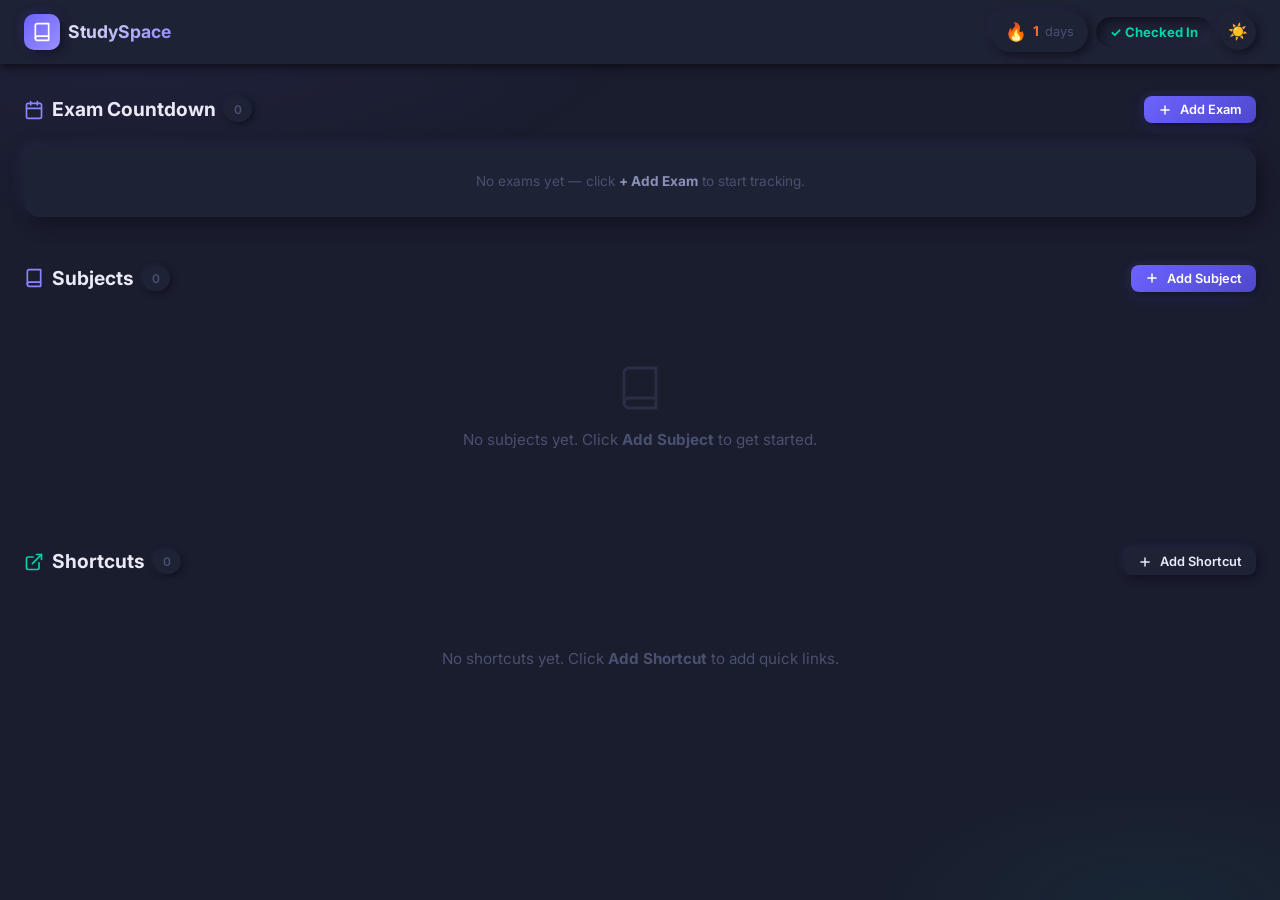
==== commit 024ecf5f: "Added Task/Exam Easy viewer" ====
--- a/index.html
+++ b/index.html
@@ -1,4 +1,4 @@
-<!DOCTYPE html>
+﻿<!DOCTYPE html>
 <html lang="en">
 <head>
   <meta charset="UTF-8" />
@@ -23,17 +23,15 @@
         <span class="nav-brand-name">StudySpace</span>
       </a>
       <div class="nav-right">
-        <div class="nav-streak-area">
-          <div class="streak-chip" id="streak-chip" title="Streak">
-            <span class="streak-fire">&#x1F525;</span>
-            <span class="streak-number" id="streak-num">0</span>
-            <span class="streak-chip-label" style="color:var(--text-muted);font-weight:400;font-size:0.8rem">days</span>
-          </div>
-          <button class="btn-checkin" id="btn-checkin" type="button">
-            <svg xmlns="http://www.w3.org/2000/svg" width="13" height="13" viewBox="0 0 24 24" fill="none" stroke="currentColor" stroke-width="2.5" stroke-linecap="round" stroke-linejoin="round"><polyline points="20 6 9 17 4 12"/></svg>
-            <span>Check In</span>
-          </button>
-        </div>
+        <div class="streak-chip" id="streak-chip" title="Streak">
+          <span class="streak-fire">&#x1F525;</span>
+          <span class="streak-number" id="streak-num">0</span>
+          <span style="color:var(--text-muted);font-weight:400;font-size:0.8rem">days</span>
+        </div>
+        <button class="btn-checkin" id="btn-checkin" type="button">
+          <svg xmlns="http://www.w3.org/2000/svg" width="13" height="13" viewBox="0 0 24 24" fill="none" stroke="currentColor" stroke-width="2.5" stroke-linecap="round" stroke-linejoin="round"><polyline points="20 6 9 17 4 12"/></svg>
+          <span>Check In</span>
+        </button>
         <button class="theme-toggle" id="btn-theme-toggle" type="button" title="Toggle theme">&#x2600;&#xFE0F;</button>
       </div>
     </div>
@@ -41,76 +39,22 @@
 
   <main class="home-main" id="main-content">
 
-    <div class="home-top-widgets">
-
-      <div class="countdown-widget">
-        <svg style="position:absolute;width:0;height:0">
-          <defs>
-            <linearGradient id="ringGrad" x1="0%" y1="0%" x2="100%" y2="0%">
-              <stop offset="0%" stop-color="#6C63FF"/>
-              <stop offset="100%" stop-color="#00D4AA"/>
-            </linearGradient>
-          </defs>
-        </svg>
-
-        <div class="countdown-ring-wrap" id="countdown-ring-wrap">
-          <svg class="countdown-ring-svg" viewBox="0 0 100 100">
-            <circle class="countdown-ring-track" cx="50" cy="50" r="45"/>
-            <circle class="countdown-ring-fill" id="countdown-ring-fill" cx="50" cy="50" r="45"/>
-          </svg>
-          <div class="countdown-days-center">
-            <span class="countdown-days-num" id="countdown-days">&#x2014;</span>
-            <span class="countdown-days-lbl" id="countdown-days-lbl">days</span>
-          </div>
-        </div>
-
-        <div class="countdown-info" id="countdown-has-exam" style="display:none">
-          <div class="countdown-exam-name" id="countdown-exam-name"></div>
-          <div class="countdown-hms">
-            <div class="countdown-unit">
-              <span class="countdown-unit-val" id="countdown-h">00</span>
-              <span class="countdown-unit-lbl">hrs</span>
-            </div>
-            <span class="countdown-colon">:</span>
-            <div class="countdown-unit">
-              <span class="countdown-unit-val" id="countdown-m">00</span>
-              <span class="countdown-unit-lbl">min</span>
-            </div>
-          </div>
-        </div>
-
-        <div id="countdown-no-exam">
-          <p style="font-size:0.9rem;font-weight:700;color:var(--text-primary);margin-bottom:6px">Exam Countdown</p>
-          <p style="font-size:0.82rem;color:var(--text-muted);margin-bottom:10px">Set your exam date to see a live countdown.</p>
-          <button class="countdown-setup-btn" id="btn-countdown-setup" type="button">+ Set Exam Date</button>
-        </div>
-
-        <button class="countdown-edit-btn" id="btn-countdown-edit" type="button" style="display:none" title="Edit exam date">
-          <svg xmlns="http://www.w3.org/2000/svg" width="15" height="15" viewBox="0 0 24 24" fill="none" stroke="currentColor" stroke-width="2" stroke-linecap="round" stroke-linejoin="round"><path d="M11 4H4a2 2 0 0 0-2 2v14a2 2 0 0 0 2 2h14a2 2 0 0 0 2-2v-7"/><path d="M18.5 2.5a2.121 2.121 0 0 1 3 3L12 15l-4 1 1-4 9.5-9.5z"/></svg>
-        </button>
-      </div>
-
-      <div class="streak-widget">
-        <div class="streak-header">
-          <div class="streak-title">
-            <span>&#x1F525;</span>
-            Study Streak
-          </div>
-        </div>
-        <div class="streak-stats-row">
-          <div class="streak-stat">
-            <span class="streak-stat-val" id="streak-current-val">0</span>
-            <span class="streak-stat-lbl">Current</span>
-          </div>
-          <div class="streak-stat longest">
-            <span class="streak-stat-val" id="streak-longest-val">0</span>
-            <span class="streak-stat-lbl">Best</span>
-          </div>
-        </div>
-        <div class="heatmap" id="streak-heatmap"></div>
-      </div>
-
-    </div>
+    <section class="exam-section" aria-labelledby="exam-heading">
+      <div class="section-header">
+        <div class="section-title">
+          <svg xmlns="http://www.w3.org/2000/svg" width="20" height="20" viewBox="0 0 24 24" fill="none" stroke="var(--primary-light)" stroke-width="2" stroke-linecap="round" stroke-linejoin="round" aria-hidden="true"><rect x="3" y="4" width="18" height="18" rx="2" ry="2"/><line x1="16" y1="2" x2="16" y2="6"/><line x1="8" y1="2" x2="8" y2="6"/><line x1="3" y1="10" x2="21" y2="10"/></svg>
+          <h2 id="exam-heading">Exam Countdown</h2>
+          <span class="section-badge" id="exam-count">0</span>
+        </div>
+        <button class="btn btn-primary btn-sm" id="btn-add-exam" type="button">
+          <svg xmlns="http://www.w3.org/2000/svg" width="14" height="14" viewBox="0 0 24 24" fill="none" stroke="currentColor" stroke-width="2.5" stroke-linecap="round" stroke-linejoin="round"><line x1="12" y1="5" x2="12" y2="19"/><line x1="5" y1="12" x2="19" y2="12"/></svg>
+          Add Exam
+        </button>
+      </div>
+      <div class="exam-list-wrap" id="exam-list-wrap">
+        <div class="exam-list" id="exam-list"></div>
+      </div>
+    </section>
 
     <section class="subjects-section" aria-labelledby="subjects-heading">
       <div class="section-header">
@@ -146,7 +90,7 @@
       <div class="section-header">
         <div class="section-title">
           <svg xmlns="http://www.w3.org/2000/svg" width="20" height="20" viewBox="0 0 24 24" fill="none" stroke="var(--grade-c)" stroke-width="2" stroke-linecap="round" stroke-linejoin="round" aria-hidden="true"><path d="M9 11l3 3L22 4"/><path d="M21 12v7a2 2 0 0 1-2 2H5a2 2 0 0 1-2-2V5a2 2 0 0 1 2-2h11"/></svg>
-          <h2 id="tasks-heading">Upcoming Tasks</h2>
+          <h2 id="tasks-heading">All Tasks</h2>
           <span class="section-badge" id="upcoming-tasks-count">0</span>
         </div>
       </div>
@@ -231,13 +175,13 @@
   <div class="modal-overlay" id="modal-exam" role="dialog" aria-modal="true" aria-labelledby="exam-modal-title">
     <div class="modal">
       <div class="modal-header">
-        <h3 id="exam-modal-title">Set Exam Date</h3>
+        <h3 id="exam-modal-title">Add Exam Date</h3>
         <button class="modal-close" onclick="closeModal('modal-exam')" aria-label="Close">&#x2715;</button>
       </div>
       <div class="modal-body">
         <div class="form-group">
           <label for="input-exam-name">Exam Name</label>
-          <input type="text" id="input-exam-name" placeholder="e.g. A-Levels" maxlength="60" />
+          <input type="text" id="input-exam-name" placeholder="e.g. H2 Chemistry Paper 1" maxlength="60" />
         </div>
         <div class="form-group">
           <label for="input-exam-date">Exam Date</label>
@@ -245,9 +189,8 @@
         </div>
       </div>
       <div class="modal-footer">
-        <button class="btn btn-ghost" id="btn-clear-exam" type="button">Clear</button>
         <button class="btn btn-secondary" id="btn-cancel-exam" type="button">Cancel</button>
-        <button class="btn btn-primary" id="btn-save-exam" type="button">Save</button>
+        <button class="btn btn-primary" id="btn-save-exam" type="button">Add Exam</button>
       </div>
     </div>
   </div>
@@ -255,7 +198,7 @@
   <div class="toast-container" aria-live="polite" aria-label="Notifications"></div>
 
 </div>
-<script src="js/data.js?v=3"></script>
-<script src="js/home.js?v=3"></script>
+<script src="js/data.js?v=4"></script>
+<script src="js/home.js?v=4"></script>
 </body>
 </html>
--- a/css/home.css
+++ b/css/home.css
@@ -1,4 +1,4 @@
-.topnav {
+﻿.topnav {
   position: sticky;
   top: 0;
   z-index: var(--z-nav);
@@ -95,20 +95,9 @@
   transition: all var(--transition-base);
   white-space: nowrap;
 }
-.btn-checkin:hover {
-  box-shadow: var(--neu-convex), 0 6px 20px rgba(108,99,255,0.35);
-  transform: translateY(-1px);
-}
-.btn-checkin:active {
-  box-shadow: var(--neu-concave);
-  transform: translateY(0);
-}
-.btn-checkin.checked-in {
-  background: var(--bg-card);
-  color: var(--accent);
-  box-shadow: var(--neu-concave);
-  pointer-events: none;
-}
+.btn-checkin:hover { box-shadow: var(--neu-convex), 0 6px 20px rgba(108,99,255,0.35); transform: translateY(-1px); }
+.btn-checkin:active { box-shadow: var(--neu-concave); transform: translateY(0); }
+.btn-checkin.checked-in { background: var(--bg-card); color: var(--accent); box-shadow: var(--neu-concave); pointer-events: none; }
 
 .home-main {
   max-width: 1400px;
@@ -117,263 +106,6 @@
   position: relative;
   z-index: 1;
 }
-
-.home-top-widgets {
-  display: grid;
-  grid-template-columns: 1fr 1fr;
-  gap: var(--space-lg);
-  margin-bottom: var(--space-2xl);
-}
-
-.countdown-widget {
-  background: var(--bg-card);
-  border-radius: var(--radius-xl);
-  padding: var(--space-xl);
-  box-shadow: var(--neu-convex);
-  display: flex;
-  align-items: center;
-  gap: var(--space-xl);
-  position: relative;
-  overflow: hidden;
-  min-height: 160px;
-}
-
-.countdown-widget::before {
-  content: '';
-  position: absolute;
-  inset: 0;
-  background: linear-gradient(135deg, rgba(108,99,255,0.06) 0%, transparent 60%);
-  pointer-events: none;
-}
-
-.countdown-ring-wrap {
-  flex-shrink: 0;
-  position: relative;
-  width: 110px;
-  height: 110px;
-}
-
-.countdown-ring-svg {
-  width: 110px;
-  height: 110px;
-  transform: rotate(-90deg);
-}
-
-.countdown-ring-track {
-  fill: none;
-  stroke: var(--bg-input);
-  stroke-width: 7;
-}
-
-.countdown-ring-fill {
-  fill: none;
-  stroke: url(#ringGrad);
-  stroke-width: 7;
-  stroke-linecap: round;
-  stroke-dasharray: 283;
-  stroke-dashoffset: 283;
-  transition: stroke-dashoffset 1s ease;
-}
-
-.countdown-days-center {
-  position: absolute;
-  inset: 0;
-  display: flex;
-  flex-direction: column;
-  align-items: center;
-  justify-content: center;
-}
-
-.countdown-days-num {
-  font-size: 1.6rem;
-  font-weight: 800;
-  color: var(--primary-light);
-  line-height: 1;
-}
-
-.countdown-days-label {
-  font-size: 0.6rem;
-  color: var(--text-muted);
-  font-weight: 600;
-  text-transform: uppercase;
-  letter-spacing: 0.05em;
-  margin-top: 2px;
-}
-
-.countdown-info { flex: 1; min-width: 0; }
-
-.countdown-exam-name {
-  font-size: 1.1rem;
-  font-weight: 700;
-  color: var(--text-primary);
-  margin-bottom: var(--space-xs);
-  white-space: nowrap;
-  overflow: hidden;
-  text-overflow: ellipsis;
-}
-
-.countdown-hms {
-  display: flex;
-  gap: var(--space-sm);
-  margin-bottom: var(--space-sm);
-}
-
-.countdown-unit {
-  display: flex;
-  flex-direction: column;
-  align-items: center;
-}
-
-.countdown-unit-val {
-  font-size: 1.3rem;
-  font-weight: 800;
-  color: var(--text-primary);
-  font-variant-numeric: tabular-nums;
-  min-width: 36px;
-  text-align: center;
-}
-
-.countdown-unit-lbl {
-  font-size: 0.6rem;
-  color: var(--text-muted);
-  text-transform: uppercase;
-  letter-spacing: 0.05em;
-}
-
-.countdown-colon {
-  font-size: 1.3rem;
-  font-weight: 800;
-  color: var(--text-muted);
-  align-self: flex-start;
-  margin-top: 2px;
-  opacity: 0.5;
-}
-
-.countdown-setup-btn {
-  margin-top: var(--space-sm);
-  padding: 6px 14px;
-  background: transparent;
-  border: 1px dashed var(--primary);
-  border-radius: var(--radius-sm);
-  color: var(--primary-light);
-  font-family: inherit;
-  font-size: 0.8rem;
-  font-weight: 600;
-  cursor: pointer;
-  transition: all var(--transition-fast);
-}
-.countdown-setup-btn:hover {
-  background: rgba(108,99,255,0.1);
-}
-
-.countdown-edit-btn {
-  position: absolute;
-  top: 12px;
-  right: 12px;
-  background: transparent;
-  border: none;
-  color: var(--text-muted);
-  cursor: pointer;
-  padding: 4px;
-  border-radius: var(--radius-sm);
-  transition: color var(--transition-fast);
-  display: flex;
-}
-.countdown-edit-btn:hover { color: var(--text-primary); }
-
-.streak-widget {
-  background: var(--bg-card);
-  border-radius: var(--radius-xl);
-  padding: var(--space-xl);
-  box-shadow: var(--neu-convex);
-  position: relative;
-  overflow: hidden;
-}
-
-.streak-widget::before {
-  content: '';
-  position: absolute;
-  inset: 0;
-  background: linear-gradient(135deg, rgba(255,107,53,0.05) 0%, transparent 60%);
-  pointer-events: none;
-}
-
-.streak-header {
-  display: flex;
-  align-items: center;
-  justify-content: space-between;
-  margin-bottom: var(--space-md);
-}
-
-.streak-title {
-  display: flex;
-  align-items: center;
-  gap: var(--space-sm);
-  font-weight: 700;
-  font-size: 0.95rem;
-  color: var(--text-primary);
-}
-
-.streak-stats-row {
-  display: flex;
-  gap: var(--space-lg);
-  margin-bottom: var(--space-md);
-}
-
-.streak-stat {
-  display: flex;
-  flex-direction: column;
-}
-
-.streak-stat-val {
-  font-size: 1.8rem;
-  font-weight: 800;
-  color: var(--streak-fire, #FF6B35);
-  line-height: 1;
-}
-
-.streak-stat-lbl {
-  font-size: 0.7rem;
-  color: var(--text-muted);
-  font-weight: 600;
-  text-transform: uppercase;
-  letter-spacing: 0.04em;
-  margin-top: 3px;
-}
-
-.streak-stat.longest .streak-stat-val {
-  color: var(--primary-light);
-}
-
-.heatmap {
-  display: flex;
-  gap: 3px;
-  flex-wrap: wrap;
-  margin-top: var(--space-xs);
-}
-
-.heatmap-cell {
-  width: 12px;
-  height: 12px;
-  border-radius: 3px;
-  background: var(--bg-input);
-  box-shadow: var(--neu-concave);
-  transition: background var(--transition-fast), transform var(--transition-fast);
-  cursor: default;
-}
-
-.heatmap-cell.active {
-  background: var(--primary);
-  box-shadow: 0 0 6px var(--primary-glow);
-}
-
-.heatmap-cell.active-today {
-  background: var(--accent);
-  box-shadow: 0 0 8px rgba(0,212,170,0.4);
-  transform: scale(1.15);
-}
-
-.heatmap-cell:hover { transform: scale(1.2); }
 
 .section-header {
   display: flex;
@@ -437,10 +169,7 @@
   transform: translateY(-4px);
 }
 
-.subject-card:active {
-  box-shadow: var(--neu-concave);
-  transform: translateY(0);
-}
+.subject-card:active { box-shadow: var(--neu-concave); transform: translateY(0); }
 
 .subject-card-header {
   display: flex;
@@ -482,19 +211,9 @@
 
 .subject-stat { display: flex; flex-direction: column; }
 
-.subject-stat-value {
-  font-size: 1.2rem;
-  font-weight: 700;
-  color: var(--text-primary);
-}
-
-.subject-stat-label {
-  font-size: 0.72rem;
-  color: var(--text-muted);
-  font-weight: 500;
-  text-transform: uppercase;
-  letter-spacing: 0.04em;
-}
+.subject-stat-value { font-size: 1.2rem; font-weight: 700; color: var(--text-primary); }
+
+.subject-stat-label { font-size: 0.72rem; color: var(--text-muted); font-weight: 500; text-transform: uppercase; letter-spacing: 0.04em; }
 
 .shortcuts-section { margin-bottom: var(--space-2xl); }
 
@@ -522,15 +241,8 @@
   box-shadow: var(--neu-convex);
 }
 
-.shortcut-card:hover {
-  box-shadow: var(--neu-convex), 0 0 0 2px rgba(108,99,255,0.12);
-  transform: translateY(-3px);
-}
-
-.shortcut-card:active {
-  box-shadow: var(--neu-concave);
-  transform: translateY(0);
-}
+.shortcut-card:hover { box-shadow: var(--neu-convex), 0 0 0 2px rgba(108,99,255,0.12); transform: translateY(-3px); }
+.shortcut-card:active { box-shadow: var(--neu-concave); transform: translateY(0); }
 
 .shortcut-delete {
   position: absolute;
@@ -539,9 +251,7 @@
   border: none;
   border-radius: 50%;
   width: 22px; height: 22px;
-  display: flex;
-  align-items: center;
-  justify-content: center;
+  display: flex; align-items: center; justify-content: center;
   color: #EF4444;
   cursor: pointer;
   opacity: 0;
@@ -555,9 +265,7 @@
   width: 44px; height: 44px;
   border-radius: var(--radius-md);
   background: var(--bg-input);
-  display: flex;
-  align-items: center;
-  justify-content: center;
+  display: flex; align-items: center; justify-content: center;
   overflow: hidden;
   flex-shrink: 0;
   box-shadow: var(--neu-concave);
@@ -595,24 +303,42 @@
   background: var(--bg-card);
   border-radius: var(--radius-md);
   box-shadow: var(--neu-flat);
+  transition: all var(--transition-base);
+  animation: fadeInUp 0.3s ease both;
+  cursor: pointer;
+}
+
+.upcoming-task-item:hover { box-shadow: var(--neu-convex-sm); transform: translateX(3px); }
+
+.upcoming-task-item.completing {
+  opacity: 0.45;
+  transform: translateX(10px);
+  pointer-events: none;
+}
+
+.upcoming-task-check {
+  width: 22px; height: 22px;
+  border-radius: 7px;
+  border: 2px solid var(--border-subtle);
+  display: flex; align-items: center; justify-content: center;
+  flex-shrink: 0;
+  cursor: pointer;
+  box-shadow: var(--neu-concave);
+  background: var(--bg-input);
   transition: all var(--transition-fast);
-  animation: fadeInUp 0.3s ease both;
-}
-
-.upcoming-task-item:hover {
-  box-shadow: var(--neu-convex-sm);
-  transform: translateX(3px);
-}
+}
+.upcoming-task-check:hover { border-color: var(--accent); box-shadow: var(--neu-concave), 0 0 0 2px rgba(0,212,170,0.2); }
+.upcoming-task-check svg { width: 11px; height: 11px; color: var(--accent); opacity: 0; transition: opacity var(--transition-fast); }
+.upcoming-task-item.completing .upcoming-task-check { background: var(--accent); border-color: var(--accent); }
+.upcoming-task-item.completing .upcoming-task-check svg { opacity: 1; }
 
 .upcoming-task-subject-icon {
-  font-size: 1.2rem;
-  flex-shrink: 0;
-  width: 36px; height: 36px;
+  font-size: 1.1rem;
+  flex-shrink: 0;
+  width: 34px; height: 34px;
   background: var(--bg-input);
   border-radius: var(--radius-sm);
-  display: flex;
-  align-items: center;
-  justify-content: center;
+  display: flex; align-items: center; justify-content: center;
   box-shadow: var(--neu-concave);
 }
 
@@ -627,46 +353,117 @@
   text-overflow: ellipsis;
 }
 
-.upcoming-task-subject {
-  font-size: 0.78rem;
+.upcoming-task-subject { font-size: 0.75rem; color: var(--text-muted); margin-top: 2px; }
+
+.upcoming-task-due {
+  font-size: 0.75rem;
+  font-weight: 600;
+  padding: 3px 10px;
+  border-radius: var(--radius-full);
+  white-space: nowrap;
+  flex-shrink: 0;
+}
+.upcoming-task-due.due-overdue { background: rgba(239,68,68,0.15); color: #EF4444; }
+.upcoming-task-due.due-today   { background: rgba(234,179,8,0.15);  color: var(--grade-c); }
+.upcoming-task-due.due-soon    { background: rgba(0,212,170,0.12);  color: var(--accent); }
+.upcoming-task-due.due-later   { background: var(--bg-input); color: var(--text-muted); box-shadow: var(--neu-flat); }
+
+@media (max-width: 700px) {
+  .exam-grid { grid-template-columns: repeat(auto-fill, minmax(130px, 1fr)); }
+  .subjects-grid { grid-template-columns: 1fr; }
+  .shortcuts-grid { grid-template-columns: repeat(auto-fill, minmax(90px, 1fr)); }
+  .topnav { padding: 0 var(--space-md); }
+  .btn-checkin span { display: none; }
+}
+
+@media (max-width: 480px) {
+  .exam-card-days { font-size: 2rem; }
+  .exam-grid { grid-template-columns: repeat(3, 1fr); }
+}
+.exam-section { margin-bottom: var(--space-2xl); }
+
+.exam-list-wrap {
+  background: var(--bg-card);
+  border-radius: var(--radius-lg);
+  box-shadow: var(--neu-convex);
+  max-height: 260px;
+  overflow-y: auto;
+  scrollbar-width: thin;
+  scrollbar-color: var(--border-subtle) transparent;
+}
+.exam-list-wrap::-webkit-scrollbar { width: 4px; }
+.exam-list-wrap::-webkit-scrollbar-thumb { background: var(--border-subtle); border-radius: 4px; }
+
+.exam-list { display: flex; flex-direction: column; }
+
+.exam-row {
+  display: flex;
+  align-items: center;
+  gap: var(--space-sm);
+  padding: 13px var(--space-lg);
+  border-bottom: 1px solid var(--border-subtle);
+  transition: background var(--transition-fast);
+  position: relative;
+}
+.exam-row:last-child { border-bottom: none; }
+.exam-row:hover { background: rgba(108,99,255,0.04); }
+.exam-row:hover .er-delete { opacity: 1; }
+
+.exam-row.er-past { opacity: 0.42; }
+
+.exam-row.er-today { background: rgba(108,99,255,0.07); }
+.exam-row.er-today::before {
+  content: '';
+  position: absolute;
+  left: 0; top: 0; bottom: 0;
+  width: 3px;
+  background: var(--primary);
+  border-radius: 0 2px 2px 0;
+}
+
+.er-name {
+  font-size: 0.9rem;
+  font-weight: 600;
+  color: var(--text-primary);
+  flex: 1;
+  min-width: 0;
+  white-space: nowrap;
+  overflow: hidden;
+  text-overflow: ellipsis;
+}
+
+.er-dash { color: var(--text-muted); font-size: 0.85rem; flex-shrink: 0; }
+
+.er-date { font-size: 0.85rem; color: var(--text-secondary); flex-shrink: 0; white-space: nowrap; }
+
+.er-days {
+  font-size: 0.82rem;
+  font-weight: 700;
+  color: var(--exam-accent, var(--primary-light));
+  flex-shrink: 0;
+  white-space: nowrap;
+  min-width: 80px;
+  text-align: right;
+}
+
+.er-delete {
+  background: transparent;
+  border: none;
   color: var(--text-muted);
-  margin-top: 2px;
-}
-
-.upcoming-task-due {
-  font-size: 0.78rem;
-  font-weight: 600;
-  padding: 4px 10px;
-  border-radius: var(--radius-full);
-  white-space: nowrap;
-  flex-shrink: 0;
-}
-
-.upcoming-task-due.due-today  { background: rgba(239,68,68,0.15); color: #EF4444; }
-.upcoming-task-due.due-soon   { background: rgba(234,179,8,0.15);  color: var(--grade-c); }
-.upcoming-task-due.due-later  { background: var(--bg-input); color: var(--text-muted); }
-.upcoming-task-due.no-due     { display: none; }
-
-.nav-streak-area {
-  display: flex;
-  align-items: center;
-  gap: var(--space-sm);
-}
-
-@media (max-width: 900px) {
-  .home-top-widgets { grid-template-columns: 1fr; }
-  .countdown-widget { min-height: auto; }
-}
-
-@media (max-width: 700px) {
-  .streak-chip .streak-chip-label { display: none; }
-  .btn-checkin span { display: none; }
-  .home-top-widgets { gap: var(--space-md); }
-}
-
-@media (max-width: 600px) {
-  .shortcuts-grid { grid-template-columns: repeat(auto-fill, minmax(90px, 1fr)); }
-  .subjects-grid  { grid-template-columns: 1fr; }
-  .topnav-inner   { padding: 0; }
-  .heatmap-cell   { width: 10px; height: 10px; }
-}+  cursor: pointer;
+  font-size: 0.8rem;
+  padding: 3px 6px;
+  border-radius: var(--radius-sm);
+  opacity: 0;
+  transition: all var(--transition-fast);
+  flex-shrink: 0;
+}
+.er-delete:hover { color: #EF4444; background: rgba(239,68,68,0.12); }
+
+.exam-empty-msg {
+  padding: var(--space-lg) var(--space-xl);
+  font-size: 0.85rem;
+  color: var(--text-muted);
+  text-align: center;
+}
+.exam-empty-msg strong { color: var(--text-secondary); }
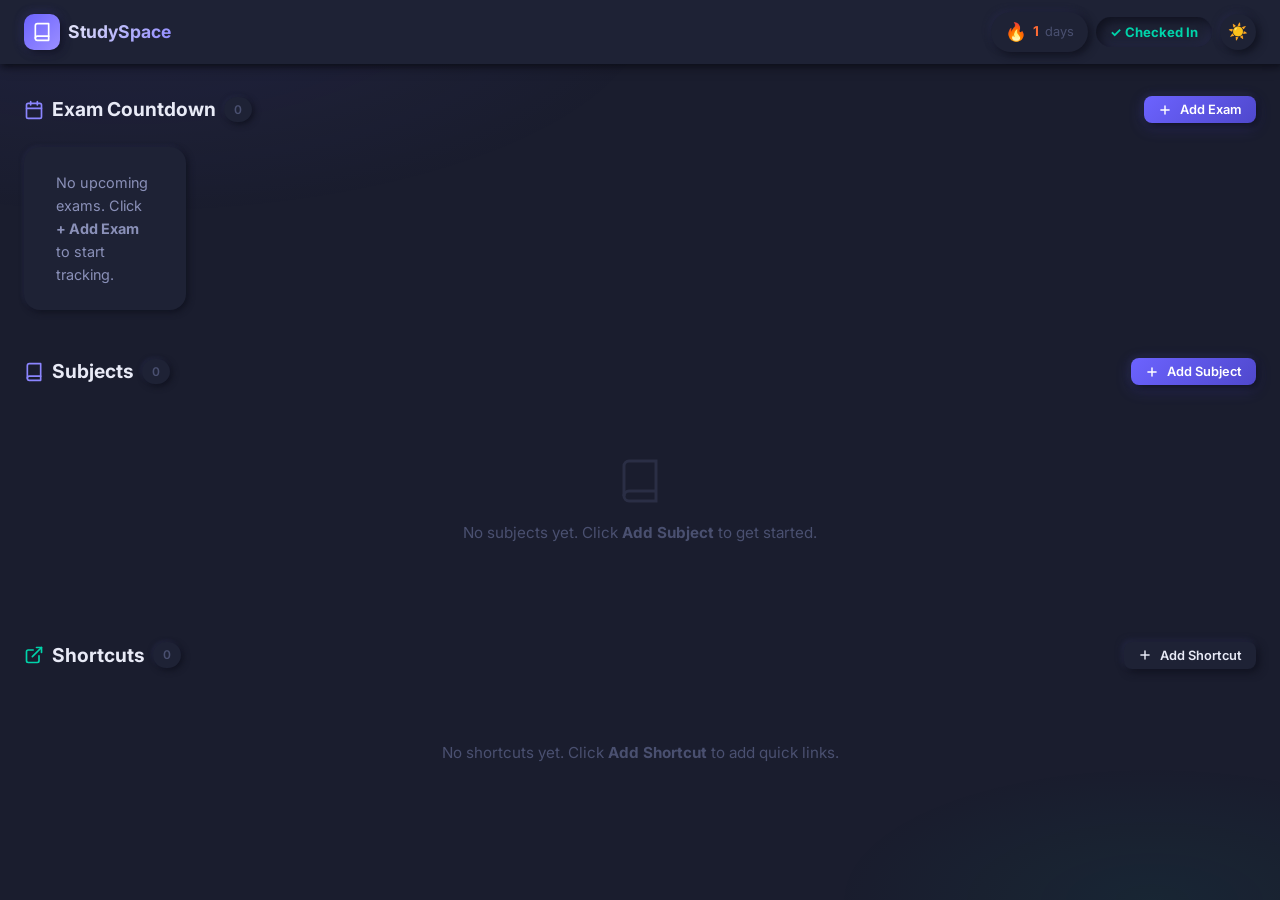
==== commit ab7118ef: "Redid some features" ====
--- a/index.html
+++ b/index.html
@@ -51,9 +51,7 @@
           Add Exam
         </button>
       </div>
-      <div class="exam-list-wrap" id="exam-list-wrap">
-        <div class="exam-list" id="exam-list"></div>
-      </div>
+      <div class="exam-grid" id="exam-grid"></div>
     </section>
 
     <section class="subjects-section" aria-labelledby="subjects-heading">
--- a/css/home.css
+++ b/css/home.css
@@ -1,4 +1,4 @@
-﻿.topnav {
+.topnav {
   position: sticky;
   top: 0;
   z-index: var(--z-nav);
@@ -107,6 +107,94 @@
   z-index: 1;
 }
 
+.exam-section { margin-bottom: var(--space-2xl); }
+
+.exam-grid {
+  display: grid;
+  grid-template-columns: repeat(auto-fill, minmax(155px, 1fr));
+  gap: var(--space-md);
+}
+
+.exam-card {
+  background: var(--bg-card);
+  border-radius: var(--radius-lg);
+  padding: var(--space-lg) var(--space-md) var(--space-md);
+  box-shadow: var(--neu-convex);
+  transition: all var(--transition-base);
+  position: relative;
+  text-align: center;
+  border-top: 3px solid var(--exam-accent, var(--primary));
+  overflow: hidden;
+}
+
+.exam-card:hover {
+  box-shadow: var(--neu-convex), 0 0 0 1px var(--exam-accent, rgba(108,99,255,0.3));
+  transform: translateY(-3px);
+}
+
+.exam-delete-btn {
+  position: absolute;
+  top: 6px;
+  right: 8px;
+  background: transparent;
+  border: none;
+  color: var(--text-muted);
+  cursor: pointer;
+  font-size: 0.85rem;
+  line-height: 1;
+  opacity: 0;
+  transition: all var(--transition-fast);
+  padding: 2px 5px;
+  border-radius: var(--radius-sm);
+}
+.exam-card:hover .exam-delete-btn { opacity: 1; }
+.exam-delete-btn:hover { color: #EF4444; background: rgba(239,68,68,0.12); }
+
+.exam-card-name {
+  font-size: 0.78rem;
+  font-weight: 600;
+  color: var(--text-secondary);
+  margin-bottom: var(--space-sm);
+  white-space: nowrap;
+  overflow: hidden;
+  text-overflow: ellipsis;
+}
+
+.exam-card-days {
+  font-size: 2.6rem;
+  font-weight: 800;
+  color: var(--exam-accent, var(--primary-light));
+  line-height: 1;
+  font-variant-numeric: tabular-nums;
+}
+
+.exam-card-days-lbl {
+  font-size: 0.62rem;
+  font-weight: 700;
+  color: var(--text-muted);
+  text-transform: uppercase;
+  letter-spacing: 0.1em;
+  margin: 3px 0 var(--space-xs);
+}
+
+.exam-card-hm {
+  font-size: 0.88rem;
+  font-weight: 600;
+  color: var(--text-secondary);
+  font-variant-numeric: tabular-nums;
+}
+
+.exam-empty-state {
+  padding: var(--space-lg) var(--space-xl);
+  background: var(--bg-card);
+  border-radius: var(--radius-lg);
+  box-shadow: var(--neu-flat);
+  color: var(--text-muted);
+  font-size: 0.9rem;
+}
+.exam-empty-state p { margin: 0; }
+.exam-empty-state strong { color: var(--text-secondary); }
+
 .section-header {
   display: flex;
   align-items: center;
@@ -379,91 +467,4 @@
 @media (max-width: 480px) {
   .exam-card-days { font-size: 2rem; }
   .exam-grid { grid-template-columns: repeat(3, 1fr); }
-}
-.exam-section { margin-bottom: var(--space-2xl); }
-
-.exam-list-wrap {
-  background: var(--bg-card);
-  border-radius: var(--radius-lg);
-  box-shadow: var(--neu-convex);
-  max-height: 260px;
-  overflow-y: auto;
-  scrollbar-width: thin;
-  scrollbar-color: var(--border-subtle) transparent;
-}
-.exam-list-wrap::-webkit-scrollbar { width: 4px; }
-.exam-list-wrap::-webkit-scrollbar-thumb { background: var(--border-subtle); border-radius: 4px; }
-
-.exam-list { display: flex; flex-direction: column; }
-
-.exam-row {
-  display: flex;
-  align-items: center;
-  gap: var(--space-sm);
-  padding: 13px var(--space-lg);
-  border-bottom: 1px solid var(--border-subtle);
-  transition: background var(--transition-fast);
-  position: relative;
-}
-.exam-row:last-child { border-bottom: none; }
-.exam-row:hover { background: rgba(108,99,255,0.04); }
-.exam-row:hover .er-delete { opacity: 1; }
-
-.exam-row.er-past { opacity: 0.42; }
-
-.exam-row.er-today { background: rgba(108,99,255,0.07); }
-.exam-row.er-today::before {
-  content: '';
-  position: absolute;
-  left: 0; top: 0; bottom: 0;
-  width: 3px;
-  background: var(--primary);
-  border-radius: 0 2px 2px 0;
-}
-
-.er-name {
-  font-size: 0.9rem;
-  font-weight: 600;
-  color: var(--text-primary);
-  flex: 1;
-  min-width: 0;
-  white-space: nowrap;
-  overflow: hidden;
-  text-overflow: ellipsis;
-}
-
-.er-dash { color: var(--text-muted); font-size: 0.85rem; flex-shrink: 0; }
-
-.er-date { font-size: 0.85rem; color: var(--text-secondary); flex-shrink: 0; white-space: nowrap; }
-
-.er-days {
-  font-size: 0.82rem;
-  font-weight: 700;
-  color: var(--exam-accent, var(--primary-light));
-  flex-shrink: 0;
-  white-space: nowrap;
-  min-width: 80px;
-  text-align: right;
-}
-
-.er-delete {
-  background: transparent;
-  border: none;
-  color: var(--text-muted);
-  cursor: pointer;
-  font-size: 0.8rem;
-  padding: 3px 6px;
-  border-radius: var(--radius-sm);
-  opacity: 0;
-  transition: all var(--transition-fast);
-  flex-shrink: 0;
-}
-.er-delete:hover { color: #EF4444; background: rgba(239,68,68,0.12); }
-
-.exam-empty-msg {
-  padding: var(--space-lg) var(--space-xl);
-  font-size: 0.85rem;
-  color: var(--text-muted);
-  text-align: center;
-}
-.exam-empty-msg strong { color: var(--text-secondary); }+}
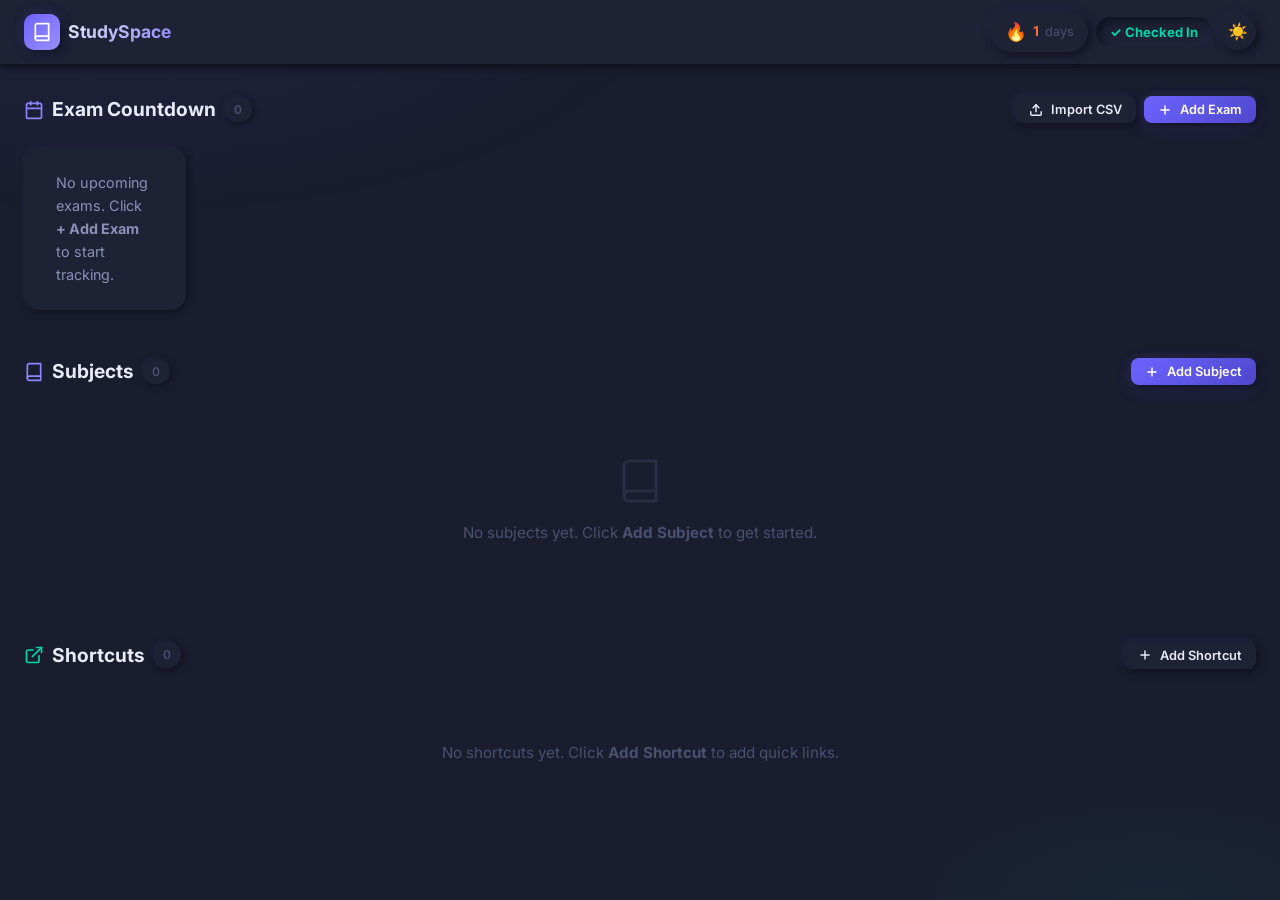
==== commit 498b4232: "Added csv upload for dates" ====
--- a/index.html
+++ b/index.html
@@ -46,10 +46,17 @@
           <h2 id="exam-heading">Exam Countdown</h2>
           <span class="section-badge" id="exam-count">0</span>
         </div>
-        <button class="btn btn-primary btn-sm" id="btn-add-exam" type="button">
-          <svg xmlns="http://www.w3.org/2000/svg" width="14" height="14" viewBox="0 0 24 24" fill="none" stroke="currentColor" stroke-width="2.5" stroke-linecap="round" stroke-linejoin="round"><line x1="12" y1="5" x2="12" y2="19"/><line x1="5" y1="12" x2="19" y2="12"/></svg>
-          Add Exam
-        </button>
+        <div style="display:flex;gap:var(--space-sm);align-items:center;flex-wrap:wrap">
+          <input type="file" id="exam-csv-input" accept=".csv,.txt" style="display:none" />
+          <button class="btn btn-secondary btn-sm" id="btn-import-exam-csv" type="button" title="Import exam dates from a CSV file">
+            <svg xmlns="http://www.w3.org/2000/svg" width="14" height="14" viewBox="0 0 24 24" fill="none" stroke="currentColor" stroke-width="2.5" stroke-linecap="round" stroke-linejoin="round"><path d="M21 15v4a2 2 0 0 1-2 2H5a2 2 0 0 1-2-2v-4"/><polyline points="17 8 12 3 7 8"/><line x1="12" y1="3" x2="12" y2="15"/></svg>
+            Import CSV
+          </button>
+          <button class="btn btn-primary btn-sm" id="btn-add-exam" type="button">
+            <svg xmlns="http://www.w3.org/2000/svg" width="14" height="14" viewBox="0 0 24 24" fill="none" stroke="currentColor" stroke-width="2.5" stroke-linecap="round" stroke-linejoin="round"><line x1="12" y1="5" x2="12" y2="19"/><line x1="5" y1="12" x2="19" y2="12"/></svg>
+            Add Exam
+          </button>
+        </div>
       </div>
       <div class="exam-grid" id="exam-grid"></div>
     </section>
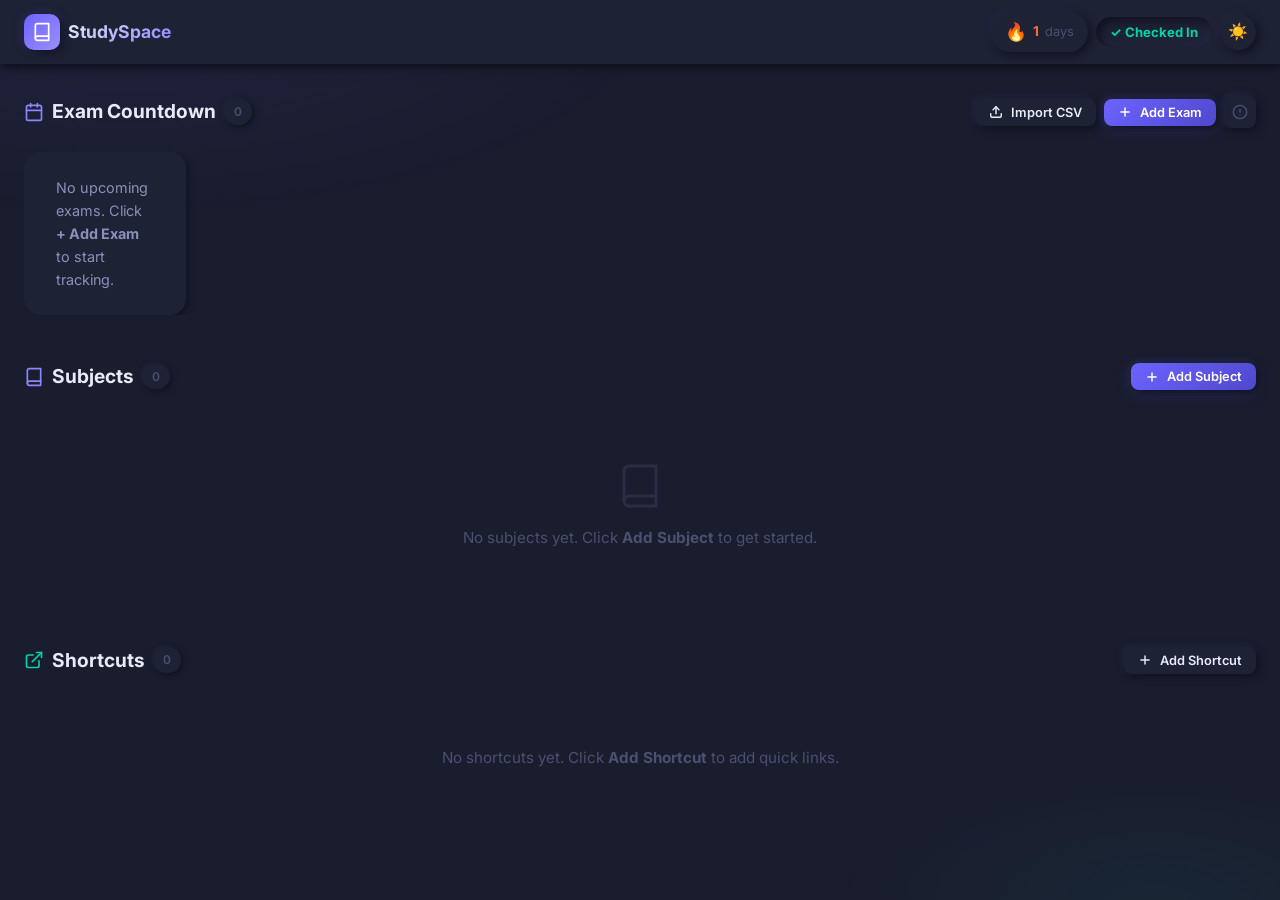
==== commit 84bc495a: "Added scrollable exam dates" ====
--- a/index.html
+++ b/index.html
@@ -56,9 +56,69 @@
             <svg xmlns="http://www.w3.org/2000/svg" width="14" height="14" viewBox="0 0 24 24" fill="none" stroke="currentColor" stroke-width="2.5" stroke-linecap="round" stroke-linejoin="round"><line x1="12" y1="5" x2="12" y2="19"/><line x1="5" y1="12" x2="19" y2="12"/></svg>
             Add Exam
           </button>
-        </div>
-      </div>
-      <div class="exam-grid" id="exam-grid"></div>
+          <button class="btn-icon csv-format-info-btn" type="button" id="btn-exam-csv-info" title="View CSV format guide" aria-label="View exam CSV format guide" aria-expanded="false" aria-controls="exam-csv-format-panel">
+            <svg xmlns="http://www.w3.org/2000/svg" width="16" height="16" viewBox="0 0 24 24" fill="none" stroke="currentColor" stroke-width="2" stroke-linecap="round" stroke-linejoin="round"><circle cx="12" cy="12" r="10"/><line x1="12" y1="8" x2="12" y2="12"/><line x1="12" y1="16" x2="12.01" y2="16"/></svg>
+          </button>
+        </div>
+      </div>
+      <div class="csv-format-panel" id="exam-csv-format-panel" style="display:none" aria-live="polite">
+        <div class="csv-format-inner">
+          <div class="csv-format-header">
+            <span>&#x1F4CB; Exam CSV Format Guide</span>
+            <button type="button" class="csv-format-close" id="btn-close-exam-csv-info" aria-label="Close format guide">&#x2715;</button>
+          </div>
+          <div class="csv-format-body">
+            <div class="csv-format-columns">
+              <div class="csv-col-card">
+                <div class="csv-col-label">Column A</div>
+                <div class="csv-col-name">Exam Name</div>
+                <div class="csv-col-desc">Any text, e.g. <code>H2 Chemistry Paper 1</code></div>
+              </div>
+              <div class="csv-col-arrow">&#x2192;</div>
+              <div class="csv-col-card">
+                <div class="csv-col-label">Column B</div>
+                <div class="csv-col-name">Exam Date</div>
+                <div class="csv-col-desc"><code>18/06/2026</code> &nbsp; <code>2026-06-18</code> &nbsp; <code>18 June 2026</code></div>
+              </div>
+              <div class="csv-col-arrow">&#x2192;</div>
+              <div class="csv-col-card">
+                <div class="csv-col-label">Column C &mdash; optional</div>
+                <div class="csv-col-name">Exam Type</div>
+                <div class="csv-col-desc">e.g. <code>A-Levels</code>, <code>Prelims</code>, <code>Mid-Year</code></div>
+              </div>
+            </div>
+            <div class="csv-format-rules">
+              <div class="csv-rule csv-rule-ok">
+                <span class="csv-rule-icon">&#x2713;</span>
+                <span><strong>Header row is optional</strong> &mdash; if Column A is &ldquo;name&rdquo; / &ldquo;exam&rdquo; and Column B is &ldquo;date&rdquo;, that row is auto-skipped.</span>
+              </div>
+              <div class="csv-rule csv-rule-ok">
+                <span class="csv-rule-icon">&#x2713;</span>
+                <span>Date formats accepted: <strong>DD/MM/YYYY</strong>, <strong>YYYY-MM-DD</strong>, <strong>18 June 2026</strong>, <strong>June 18 2026</strong> and more.</span>
+              </div>
+              <div class="csv-rule csv-rule-ok">
+                <span class="csv-rule-icon">&#x2713;</span>
+                <span>Column C (Exam Type) is <strong>completely optional</strong> &mdash; rows with only 2 columns import fine.</span>
+              </div>
+              <div class="csv-rule csv-rule-warn">
+                <span class="csv-rule-icon">!</span>
+                <span>Rows with <strong>unreadable dates</strong> are skipped and reported in a toast notification.</span>
+              </div>
+            </div>
+            <div class="csv-format-example">
+              <div class="csv-example-title">Example (with header + exam type):</div>
+              <pre class="csv-example-pre">Exam Name,Exam Date,Exam Type
+H2 Chemistry P1,18/06/2026,Prelims
+H2 Econs P2,19/06/2026,Prelims
+H2 Math P1,2026-11-03,A-Levels</pre>
+              <div class="csv-example-title" style="margin-top:var(--space-sm)">Example (minimal, no header):</div>
+              <pre class="csv-example-pre">H2 Chemistry P1,18/06/2026
+H2 Econs P2,19 June 2026</pre>
+            </div>
+          </div>
+        </div>
+      </div>
+      <div class="exam-scroll-wrap"><div class="exam-grid" id="exam-grid"></div></div>
     </section>
 
     <section class="subjects-section" aria-labelledby="subjects-heading">
@@ -189,6 +249,10 @@
           <input type="text" id="input-exam-name" placeholder="e.g. H2 Chemistry Paper 1" maxlength="60" />
         </div>
         <div class="form-group">
+          <label for="input-exam-cat">Exam Type <span style="color:var(--text-muted);font-weight:400">(optional)</span></label>
+          <input type="text" id="input-exam-cat" placeholder="e.g. A-Levels, Prelims, Mid-Year" maxlength="30" />
+        </div>
+        <div class="form-group">
           <label for="input-exam-date">Exam Date</label>
           <input type="date" id="input-exam-date" />
         </div>
--- a/css/global.css
+++ b/css/global.css
@@ -1,4 +1,4 @@
-@import url('https://fonts.googleapis.com/css2?family=Inter:wght@300;400;500;600;700;800&display=swap');
+﻿@import url('https://fonts.googleapis.com/css2?family=Inter:wght@300;400;500;600;700;800&display=swap');
 
 :root,
 [data-theme="dark"] {
@@ -611,4 +611,126 @@
   h2 { font-size: 1.25rem; }
   .container { padding: 0 var(--space-md); }
   .modal { padding: var(--space-lg); }
-}+}
+.csv-format-panel {
+  margin-top: var(--space-sm);
+  animation: fadeInUp 0.25s ease;
+}
+.csv-format-inner {
+  background: rgba(108,99,255,0.05);
+  border: 1px solid rgba(108,99,255,0.2);
+  border-radius: var(--radius-lg);
+  overflow: hidden;
+}
+.csv-format-header {
+  display: flex;
+  align-items: center;
+  justify-content: space-between;
+  padding: var(--space-md) var(--space-lg);
+  background: rgba(108,99,255,0.08);
+  border-bottom: 1px solid rgba(108,99,255,0.15);
+  font-size: 0.9rem;
+  font-weight: 600;
+  color: var(--primary-light);
+}
+.csv-format-close {
+  background: transparent;
+  border: none;
+  color: var(--text-muted);
+  cursor: pointer;
+  font-size: 1rem;
+  line-height: 1;
+  padding: 4px 6px;
+  border-radius: var(--radius-sm);
+  transition: all var(--transition-fast);
+}
+.csv-format-close:hover { background: rgba(239,68,68,0.1); color: #EF4444; }
+.csv-format-body {
+  padding: var(--space-lg);
+  display: flex;
+  flex-direction: column;
+  gap: var(--space-lg);
+}
+.csv-format-columns {
+  display: flex;
+  align-items: center;
+  gap: var(--space-md);
+  flex-wrap: wrap;
+}
+.csv-col-card {
+  flex: 1;
+  min-width: 150px;
+  background: var(--bg-card);
+  border: 1px solid var(--border-subtle);
+  border-radius: var(--radius-md);
+  padding: var(--space-md);
+}
+.csv-col-label {
+  font-size: 0.7rem;
+  font-weight: 700;
+  color: var(--primary-light);
+  text-transform: uppercase;
+  letter-spacing: 0.07em;
+  margin-bottom: 4px;
+}
+.csv-col-name { font-size: 0.95rem; font-weight: 700; color: var(--text-primary); margin-bottom: 4px; }
+.csv-col-desc { font-size: 0.8rem; color: var(--text-muted); line-height: 1.4; }
+.csv-col-desc code {
+  background: var(--bg-input);
+  padding: 1px 5px;
+  border-radius: 4px;
+  font-family: monospace;
+  font-size: 0.78rem;
+  color: var(--accent);
+}
+.csv-col-arrow { font-size: 1.4rem; color: var(--text-muted); flex-shrink: 0; }
+.csv-format-rules { display: flex; flex-direction: column; gap: var(--space-sm); }
+.csv-rule {
+  display: flex;
+  align-items: flex-start;
+  gap: var(--space-sm);
+  font-size: 0.85rem;
+  color: var(--text-secondary);
+  line-height: 1.5;
+}
+.csv-rule-icon {
+  flex-shrink: 0;
+  width: 20px; height: 20px;
+  border-radius: 50%;
+  display: flex; align-items: center; justify-content: center;
+  font-size: 0.75rem;
+  font-weight: 700;
+  margin-top: 1px;
+}
+.csv-rule-ok .csv-rule-icon  { background: rgba(0,212,170,0.15); color: var(--accent); border: 1px solid rgba(0,212,170,0.3); }
+.csv-rule-warn .csv-rule-icon { background: rgba(234,179,8,0.15); color: #EAB308; border: 1px solid rgba(234,179,8,0.3); }
+.csv-format-example {
+  background: var(--bg-surface);
+  border: 1px solid var(--border-subtle);
+  border-radius: var(--radius-md);
+  padding: var(--space-md);
+}
+.csv-example-title {
+  font-size: 0.78rem;
+  font-weight: 600;
+  color: var(--text-muted);
+  text-transform: uppercase;
+  letter-spacing: 0.05em;
+  margin-bottom: var(--space-xs);
+}
+.csv-example-pre {
+  font-family: 'Courier New', monospace;
+  font-size: 0.82rem;
+  color: var(--accent);
+  background: rgba(0,0,0,0.25);
+  border-radius: var(--radius-sm);
+  padding: var(--space-sm) var(--space-md);
+  overflow-x: auto;
+  line-height: 1.7;
+  white-space: pre;
+  border: 1px solid rgba(0,212,170,0.1);
+  margin: 0;
+}
+.csv-format-info-btn { color: var(--text-muted); transition: all var(--transition-fast); }
+.csv-format-info-btn:hover,
+.csv-format-info-btn[aria-expanded="true"] { color: var(--primary-light); background: rgba(108,99,255,0.12); }
--- a/css/home.css
+++ b/css/home.css
@@ -109,6 +109,19 @@
 
 .exam-section { margin-bottom: var(--space-2xl); }
 
+.exam-scroll-wrap {
+  max-height: 310px;
+  overflow-y: auto;
+  overflow-x: hidden;
+  border-radius: var(--radius-lg);
+  scrollbar-width: thin;
+  scrollbar-color: var(--border-subtle) transparent;
+  padding-right: 2px;
+}
+.exam-scroll-wrap::-webkit-scrollbar { width: 4px; }
+.exam-scroll-wrap::-webkit-scrollbar-thumb { background: var(--border-subtle); border-radius: 4px; }
+.exam-scroll-wrap::-webkit-scrollbar-track { background: transparent; }
+
 .exam-grid {
   display: grid;
   grid-template-columns: repeat(auto-fill, minmax(155px, 1fr));
@@ -177,12 +190,24 @@
   margin: 3px 0 var(--space-xs);
 }
 
-.exam-card-hm {
-  font-size: 0.88rem;
-  font-weight: 600;
-  color: var(--text-secondary);
-  font-variant-numeric: tabular-nums;
-}
+.exam-card-cat {
+  font-size: 0.68rem;
+  font-weight: 700;
+  color: var(--exam-accent, var(--primary-light));
+  text-transform: uppercase;
+  letter-spacing: 0.07em;
+  background: color-mix(in srgb, var(--exam-accent, var(--primary)) 12%, transparent);
+  border-radius: var(--radius-full);
+  padding: 2px 10px;
+  display: inline-block;
+  margin-top: 2px;
+  max-width: 100%;
+  white-space: nowrap;
+  overflow: hidden;
+  text-overflow: ellipsis;
+}
+
+.exam-card-cat-empty { height: 22px; }
 
 .exam-empty-state {
   padding: var(--space-lg) var(--space-xl);
